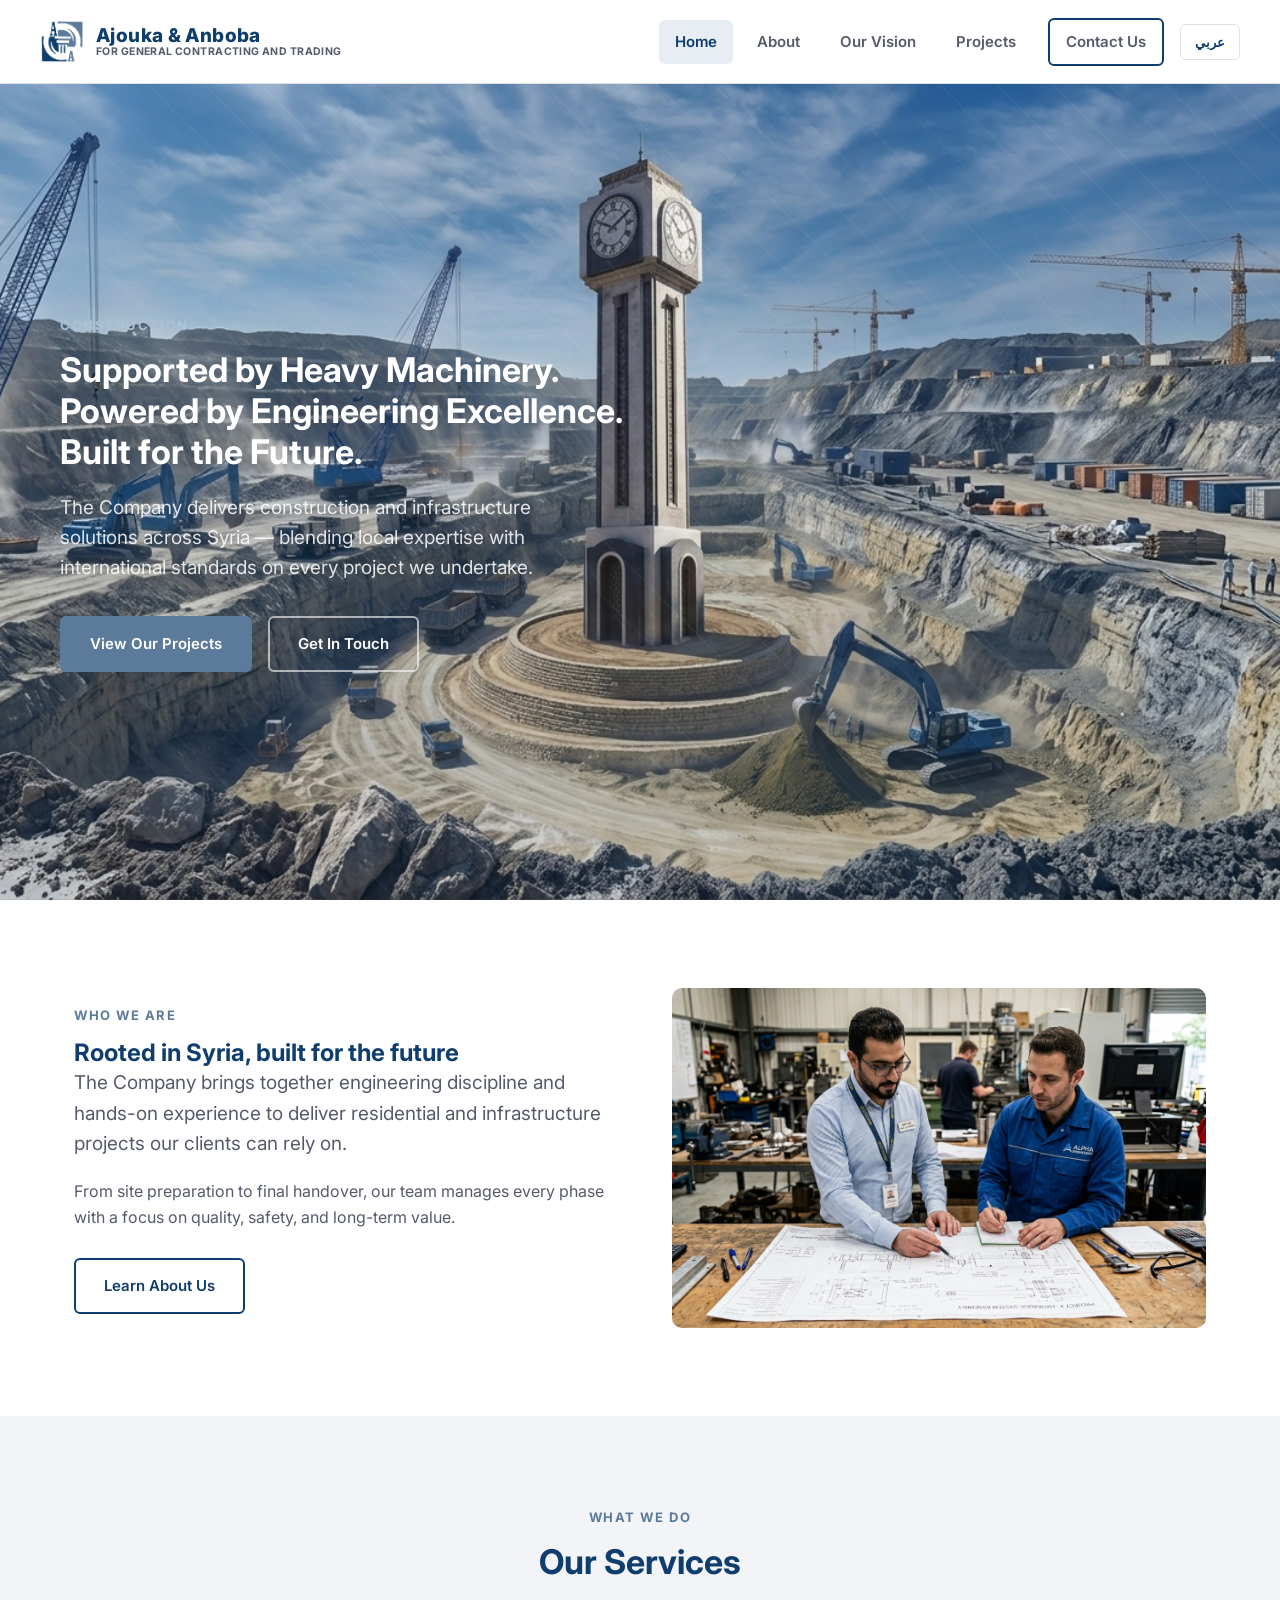
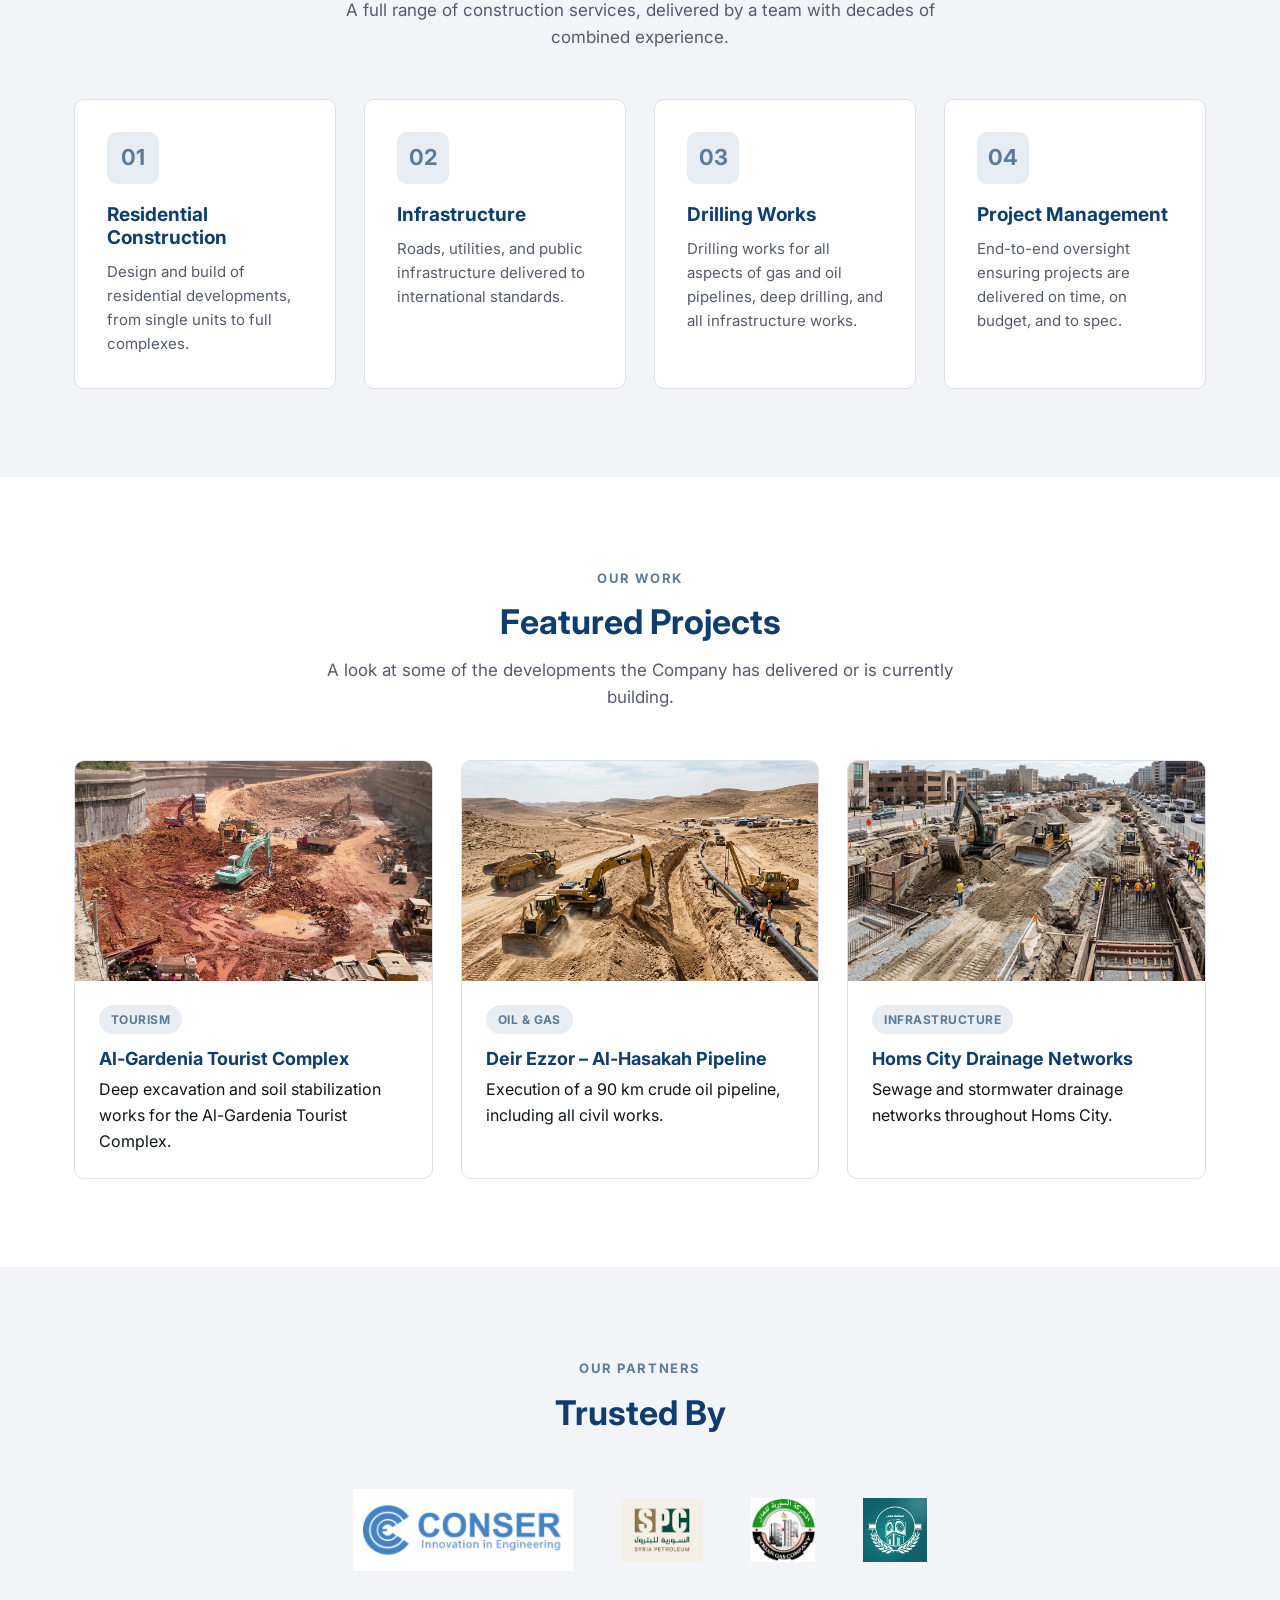
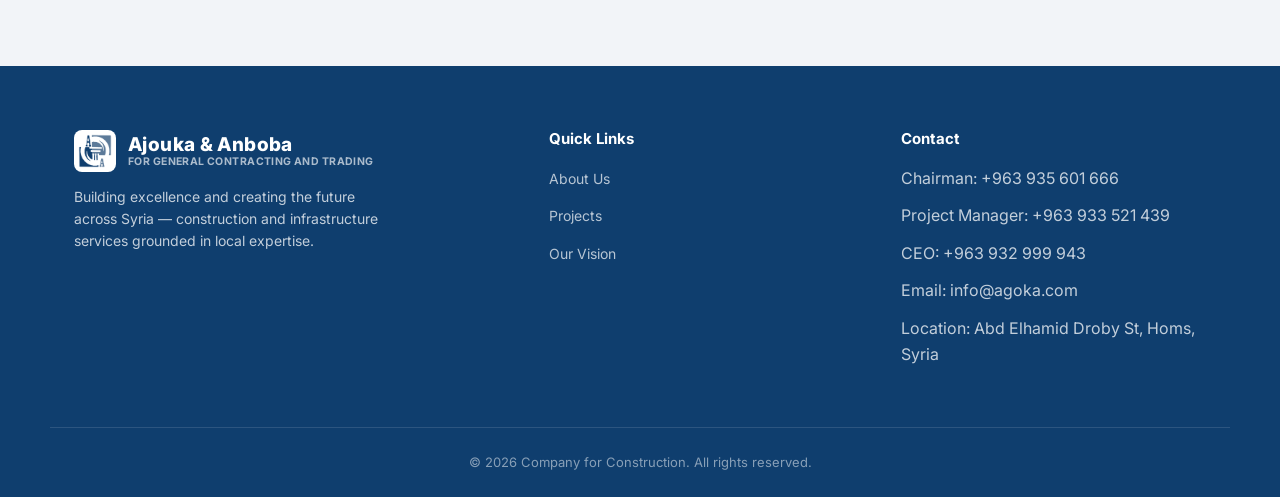
==== index.html @ 828617a6 "update pages" ====
<!DOCTYPE html>
<html lang="en">
<head>
<meta charset="UTF-8">
<meta name="viewport" content="width=device-width, initial-scale=1.0">
<title>Company for Construction</title>
<meta name="description" content="Company for Construction — building excellence and creating the future across Syria through construction and infrastructure services.">
<link rel="preconnect" href="https://fonts.googleapis.com">
<link rel="preconnect" href="https://fonts.gstatic.com" crossorigin>
<link href="https://fonts.googleapis.com/css2?family=Inter:wght@400;600;700;800&family=Cairo:wght@400;600;700;800&display=swap" rel="stylesheet">
<link rel="icon" type="image/png" href="assets/logo.png">
<link rel="stylesheet" href="css/style.css">
<script>(function(){var l=localStorage.getItem("agoka-lang")||"en";document.documentElement.lang=l;document.documentElement.dir=l==="ar"?"rtl":"ltr";})();</script>
</head>
<body data-page="home">

<header class="site-header">
  <a href="index.html" class="logo">
    <img src="assets/logo.png" alt="Company logo" class="logo-mark">
    <span class="logo-text"><strong data-i18n="brand_name">Ajouka &amp; Anboba</strong><small data-i18n="logo_tagline">For Construction</small></span>
  </a>
  <nav class="main-nav">
    <a href="index.html" data-nav-link="home" data-i18n="nav_home">Home</a>
    <a href="about.html" data-nav-link="about" data-i18n="nav_about">About</a>
    <a href="vision.html" data-nav-link="vision" data-i18n="nav_vision">Our Vision</a>
    <a href="projects.html" data-nav-link="projects" data-i18n="nav_projects">Projects</a>
    <a href="contact.html" class="btn btn-outline-navy" data-nav-link="contact" data-i18n="nav_contact">Contact Us</a>
    <button type="button" class="lang-toggle" onclick="toggleLanguage()">عربي</button>
  </nav>
  <div class="hamburger" onclick="openMenu()">&#9776;</div>
</header>

<div class="menu-overlay" id="menuOverlay" onclick="closeMenu()"></div>
<div id="menu" class="menu">
  <a href="index.html" data-nav-link="home" data-i18n="nav_home">Home</a>
  <a href="about.html" data-nav-link="about" data-i18n="nav_about">About</a>
  <a href="vision.html" data-nav-link="vision" data-i18n="nav_vision">Our Vision</a>
  <a href="projects.html" data-nav-link="projects" data-i18n="nav_projects">Projects</a>
  <a href="contact.html" data-nav-link="contact" data-i18n="nav_contact">Contact Us</a>
  <button type="button" class="lang-toggle" onclick="toggleLanguage()">عربي</button>
</div>

<section class="hero hero-home">
  <div class="hero-content">
    <span class="eyebrow" data-i18n="home_hero_eyebrow">Construction</span>
    <h1 data-i18n="home_hero_h1">Supported by Heavy Machinery.<br>Powered by Engineering Excellence.<br>Built for the Future.</h1>
    <p data-i18n="home_hero_p">The Company delivers construction and infrastructure solutions across Syria — blending local expertise with international standards on every project we undertake.</p>
    <div class="hero-actions">
      <a href="projects.html" class="btn btn-primary" data-i18n="home_hero_btn_projects">View Our Projects</a>
      <a href="contact.html" class="btn btn-outline" data-i18n="home_hero_btn_contact">Get In Touch</a>
    </div>
  </div>
</section>

<section class="section">
  <div class="container split">
    <div>
      <span class="eyebrow" data-i18n="home_about_eyebrow">Who We Are</span>
      <h2 data-i18n="home_about_h2">Rooted in Syria, built for the future</h2>
      <p class="lead" style="margin-bottom: 20px;" data-i18n="home_about_p1">The Company brings together engineering discipline and hands-on experience to deliver residential and infrastructure projects our clients can rely on.</p>
      <p style="color: var(--ink-soft); margin-bottom: 28px;" data-i18n="home_about_p2">From site preparation to final handover, our team manages every phase with a focus on quality, safety, and long-term value.</p>
      <a href="about.html" class="btn btn-outline-navy" data-i18n="home_about_btn">Learn About Us</a>
    </div>
    <div class="photo-frame">
      <img src="assets/258.png" alt="Company team">
    </div>
  </div>
</section>

<section class="section section-alt">
  <div class="container">
    <div class="section-header center">
      <span class="eyebrow" data-i18n="home_services_eyebrow">What We Do</span>
      <h2 data-i18n="home_services_h2">Our Services</h2>
      <p data-i18n="home_services_p">A full range of construction services, delivered by a team with decades of combined experience.</p>
    </div>
    <div class="grid grid-4">
      <div class="card">
        <div class="icon-badge">01</div>
        <h3 data-i18n="service1_title">Residential Construction</h3>
        <p data-i18n="service1_p">Design and build of residential developments, from single units to full complexes.</p>
      </div>
      <div class="card">
        <div class="icon-badge">02</div>
        <h3 data-i18n="service2_title">Infrastructure</h3>
        <p data-i18n="service2_p">Roads, utilities, and public infrastructure delivered to international standards.</p>
      </div>
      <div class="card">
        <div class="icon-badge">03</div>
        <h3 data-i18n="service3_title">Drilling Works</h3>
        <p data-i18n="service3_p">Drilling works for all aspects of gas and oil pipelines, deep drilling, and all infrastructure works.</p>
      </div>
      <div class="card">
        <div class="icon-badge">04</div>
        <h3 data-i18n="service4_title">Project Management</h3>
        <p data-i18n="service4_p">End-to-end oversight ensuring projects are delivered on time, on budget, and to spec.</p>
      </div>
    </div>
  </div>
</section>

<section class="section">
  <div class="container">
    <div class="section-header center">
      <span class="eyebrow" data-i18n="home_work_eyebrow">Our Work</span>
      <h2 data-i18n="home_work_h2">Featured Projects</h2>
      <p data-i18n="home_work_p">A look at some of the developments the Company has delivered or is currently building.</p>
    </div>
    <div class="grid grid-3">
      <div class="project-card">
        <img src="assets/8888.jpeg" alt="Al-Gardenia Tourist Complex" class="card-photo">
        <div class="project-body">
          <span class="tag" data-i18n="home_project1_tag">Tourism</span>
          <h3 data-i18n="home_project1_title">Al-Gardenia Tourist Complex</h3>
          <p data-i18n="home_project1_p">Deep excavation and soil stabilization works for the Al-Gardenia Tourist Complex.</p>
        </div>
      </div>
      <div class="project-card">
        <img src="assets/3333.png" alt="Deir Ezzor – Al-Hasakah Pipeline" class="card-photo">
        <div class="project-body">
          <span class="tag" data-i18n="home_project2_tag">Oil &amp; Gas</span>
          <h3 data-i18n="home_project2_title">Deir Ezzor &ndash; Al-Hasakah Pipeline</h3>
          <p data-i18n="home_project2_p">Execution of a 90 km crude oil pipeline, including all civil works.</p>
        </div>
      </div>
      <div class="project-card">
        <img src="assets/9999.jpg" alt="Homs City Drainage Networks" class="card-photo">
        <div class="project-body">
          <span class="tag" data-i18n="home_project3_tag">Infrastructure</span>
          <h3 data-i18n="home_project3_title">Homs City Drainage Networks</h3>
          <p data-i18n="home_project3_p">Sewage and stormwater drainage networks throughout Homs City.</p>
        </div>
      </div>
    </div>
  </div>
</section>

<section class="section section-alt">
  <div class="container">
    <div class="section-header center">
      <span class="eyebrow" data-i18n="trusted_eyebrow">Our Partners</span>
      <h2 data-i18n="trusted_h2">Trusted By</h2>
    </div>
    <div class="logo-strip">
      <img src="assets/1122.png" alt="CONSER" class="logo-strip-lg">
      <img src="assets/1123.png" alt="Syria Petroleum Company">
      <img src="assets/1124.jpg" alt="Syrian Gas Company">
      <img src="assets/1125.jpg" alt="Homs Governorate">
    </div>
  </div>
</section>

<footer class="site-footer">
  <div class="container footer-grid">
    <div>
      <div class="logo">
        <img src="assets/logo.png" alt="Company logo" class="logo-mark">
        <span class="logo-text"><strong data-i18n="brand_name">Ajouka &amp; Anboba</strong><small data-i18n="logo_tagline">For Construction</small></span>
      </div>
      <p data-i18n="footer_tagline">Building excellence and creating the future across Syria — construction and infrastructure services grounded in local expertise.</p>
    </div>
    <div>
      <h4 data-i18n="footer_quicklinks">Quick Links</h4>
      <ul>
        <li><a href="about.html" data-i18n="footer_about">About Us</a></li>
        <li><a href="projects.html" data-i18n="footer_projects">Projects</a></li>
        <li><a href="vision.html" data-i18n="footer_vision">Our Vision</a></li>
      </ul>
    </div>
    <div>
      <h4 data-i18n="footer_contact_title">Contact</h4>
      <ul>
        <li data-i18n="footer_chairman">Chairman: +963 935 601 666</li>
        <li data-i18n="footer_pm">Project Manager: +963 933 521 439</li>
        <li data-i18n="footer_ceo">CEO: +963 932 999 943</li>
        <li data-i18n="footer_email">Email: info@agoka.com</li>
        <li data-i18n="footer_location">Location: Abd Elhamid Droby St, Homs, Syria</li>
      </ul>
    </div>
  </div>
  <div class="footer-bottom" data-i18n="footer_copyright">&copy; 2026 Company for Construction. All rights reserved.</div>
</footer>

<script src="js/i18n.js"></script>
<script src="js/script.js"></script>
</body>
</html>
---- css/style.css ----
/* ==========================================================================
   Company for Construction — stylesheet
   Palette reference: consersyria.com (navy #101840 / white / dark ink)
   ========================================================================== */

:root {
  /* Palette pulled from the Company logo (navy + slate blue) */
  --navy: #0f3e6e;
  --navy-light: #1a5490;
  --navy-soft: #5c7a99;
  --ink: #0d141a;
  --ink-soft: #565b6b;
  --paper: #ffffff;
  --mist: #f2f4f8;
  --border: #dfe1ea;
  --accent: #5c7a99;
  --accent-dark: #3f5e7d;
  --accent-soft: #e7edf3;

  --container: 1180px;
  --radius: 10px;
  --shadow: 0 10px 30px rgba(15, 62, 110, 0.1);
}

* {
  margin: 0;
  padding: 0;
  box-sizing: border-box;
}

html {
  scroll-behavior: smooth;
}

body {
  font-family: "Inter", "Segoe UI", Arial, Helvetica, sans-serif;
  color: var(--ink);
  background: var(--paper);
  line-height: 1.6;
  -webkit-font-smoothing: antialiased;
}

img {
  max-width: 100%;
  display: block;
}

a {
  color: inherit;
  text-decoration: none;
}

ul {
  list-style: none;
}

h1, h2, h3, h4 {
  line-height: 1.2;
  font-weight: 700;
  color: var(--navy);
}

.container {
  max-width: var(--container);
  margin: 0 auto;
  padding: 0 clamp(16px, 4vw, 24px);
}

.eyebrow {
  display: inline-block;
  font-size: 13px;
  font-weight: 700;
  letter-spacing: 0.12em;
  text-transform: uppercase;
  color: var(--accent);
  margin-bottom: 14px;
}

.section {
  padding: 88px 0;
}

.section-alt {
  background: var(--mist);
}

.section-header {
  max-width: 640px;
  margin-bottom: 48px;
}

.section-header.center {
  margin-left: auto;
  margin-right: auto;
  text-align: center;
}

.section-header h2 {
  font-size: clamp(22px, 2.2vw + 14px, 34px);
  margin-bottom: 14px;
}

.section-header p {
  color: var(--ink-soft);
  font-size: 17px;
}

.lead {
  font-size: 19px;
  color: var(--ink-soft);
}

/* Buttons
   ========================================================================== */

.btn {
  display: inline-flex;
  align-items: center;
  gap: 8px;
  padding: 14px 28px;
  border-radius: 6px;
  font-weight: 600;
  font-size: 15px;
  border: 2px solid transparent;
  cursor: pointer;
  transition: 0.25s;
}

.btn-primary {
  background: var(--accent);
  color: var(--paper);
}

.btn-primary:hover {
  background: var(--accent-dark);
}

.btn-light {
  background: var(--paper);
  color: var(--navy);
}

.btn-light:hover {
  background: var(--mist);
}

.btn-outline {
  border-color: rgba(255, 255, 255, 0.6);
  color: var(--paper);
}

.btn-outline:hover {
  background: rgba(255, 255, 255, 0.12);
}

.btn-outline-navy {
  border-color: var(--navy);
  color: var(--navy);
}

.btn-outline-navy:hover {
  background: var(--navy);
  color: var(--paper);
}

/* Header / Navigation
   ========================================================================== */

header.site-header {
  position: sticky;
  top: 0;
  z-index: 100;
  height: 84px;
  display: flex;
  justify-content: space-between;
  align-items: center;
  padding: 0 40px;
  background: var(--paper);
  border-bottom: 1px solid var(--border);
}

.logo {
  display: flex;
  align-items: center;
  gap: 12px;
  color: var(--navy);
}

.logo-mark {
  height: 44px;
  width: 44px;
  object-fit: contain;
  flex-shrink: 0;
}

.logo-text {
  display: flex;
  flex-direction: column;
  line-height: 1.15;
}

.logo-text strong {
  font-size: 19px;
  font-weight: 800;
  letter-spacing: 0.02em;
}

.logo-text small {
  font-size: 10.5px;
  font-weight: 700;
  letter-spacing: 0.04em;
  text-transform: uppercase;
  color: var(--ink-soft);
}

.footer-grid .logo-mark {
  background: var(--paper);
  border-radius: 8px;
  padding: 4px;
  height: 42px;
  width: 42px;
}

.footer-grid .logo-text strong {
  color: var(--paper);
}

.footer-grid .logo-text small {
  color: rgba(255, 255, 255, 0.65);
}

nav.main-nav {
  display: flex;
  align-items: center;
  gap: 8px;
}

nav.main-nav a {
  padding: 10px 16px;
  font-size: 15px;
  font-weight: 600;
  color: var(--ink-soft);
  border-radius: 6px;
  transition: 0.2s;
}

nav.main-nav a:hover {
  color: var(--navy);
  background: var(--mist);
}

nav.main-nav a.active {
  color: var(--navy);
  background: var(--accent-soft);
}

nav.main-nav .btn {
  margin-inline-start: 8px;
}

.lang-toggle {
  font-family: inherit;
  font-size: 13px;
  font-weight: 700;
  color: var(--navy);
  background: transparent;
  border: 1px solid var(--border);
  border-radius: 6px;
  padding: 9px 14px;
  cursor: pointer;
  margin-inline-start: 8px;
  transition: 0.2s;
}

.lang-toggle:hover {
  background: var(--mist);
}

.menu .lang-toggle {
  display: block;
  width: calc(100% - 64px);
  margin: 20px 32px 0;
  color: var(--paper);
  border-color: rgba(255, 255, 255, 0.3);
}

.menu .lang-toggle:hover {
  background: rgba(255, 255, 255, 0.08);
}

.hamburger {
  display: none;
  font-size: 30px;
  cursor: pointer;
  color: var(--navy);
  line-height: 1;
}

/* Mobile Menu
   ========================================================================== */

.menu {
  position: fixed;
  top: 0;
  right: -100%;
  width: min(300px, 85vw);
  height: 100%;
  background: var(--navy);
  padding-top: 110px;
  transition: 0.35s ease;
  z-index: 200;
  box-shadow: -10px 0 30px rgba(0, 0, 0, 0.25);
}

.menu.active {
  right: 0;
}

.menu a {
  display: block;
  color: rgba(255, 255, 255, 0.85);
  text-decoration: none;
  font-size: 18px;
  font-weight: 600;
  padding: 18px 32px;
  border-bottom: 1px solid rgba(255, 255, 255, 0.1);
}

.menu a:hover,
.menu a.active {
  background: rgba(255, 255, 255, 0.08);
  color: var(--paper);
}

.menu-overlay {
  display: none;
  position: fixed;
  inset: 0;
  background: rgba(13, 20, 26, 0.5);
  z-index: 150;
}

.menu-overlay.active {
  display: block;
}

/* Hero
   ========================================================================== */

.hero {
  position: relative;
  min-height: calc(100vh - 84px);
  display: flex;
  flex-direction: column;
  justify-content: center;
  align-items: flex-start;
  text-align: left;
  padding: 100px 60px;
  color: var(--paper);
  background:
    linear-gradient(135deg, rgba(15, 62, 110, 0.94), rgba(92, 122, 153, 0.8)),
    var(--navy);
  overflow: hidden;
}

.hero.hero-home {
  background: url("../assets/4455.png") center/cover no-repeat;
}

.hero::after {
  content: "";
  position: absolute;
  inset: 0;
  background-image:
    repeating-linear-gradient(45deg, rgba(255, 255, 255, 0.035) 0 2px, transparent 2px 40px);
  pointer-events: none;
}

.hero-content {
  position: relative;
  max-width: 640px;
  z-index: 1;
}

.hero .eyebrow {
  color: #a9c2d6;
}

.hero h1 {
  font-size: clamp(24px, 4vw + 10px, 34px);
  color: var(--paper);
  margin-bottom: 20px;
}

.hero p {
  font-size: 19px;
  color: rgba(255, 255, 255, 0.85);
  margin-bottom: 32px;
  max-width: 520px;
}

.hero-actions {
  display: flex;
  gap: 16px;
  flex-wrap: wrap;
}

/* Page hero (smaller banner used on inner pages) */

.page-hero {
  min-height: 320px;
  padding: 70px 60px;
}

.page-hero h1 {
  font-size: clamp(26px, 3.5vw + 12px, 42px);
}

.page-hero p {
  font-size: 17px;
  margin-bottom: 0;
}

/* Placeholder image blocks
   ========================================================================== */

.img-placeholder {
  position: relative;
  width: 100%;
  min-height: 220px;
  border-radius: var(--radius);
  background:
    linear-gradient(135deg, var(--mist), #e7e9f2);
  border: 1px dashed var(--border);
  display: flex;
  align-items: center;
  justify-content: center;
  text-align: center;
  overflow: hidden;
}

.img-placeholder span {
  color: var(--ink-soft);
  font-size: 13px;
  font-weight: 600;
  letter-spacing: 0.04em;
  text-transform: uppercase;
  padding: 0 16px;
}

.img-placeholder.tall {
  min-height: 340px;
}

.img-placeholder.square {
  aspect-ratio: 1 / 1;
  min-height: 0;
}

/* Real photo frame (fills the grid cell, no placeholder padding/border) */

.photo-frame {
  align-self: stretch;
  border-radius: var(--radius);
  overflow: hidden;
  min-height: 340px;
}

.photo-frame img {
  display: block;
  width: 100%;
  height: 100%;
  object-fit: cover;
}

/* Fleet photo slideshow */

.photo-frame.slideshow {
  position: relative;
}

.photo-frame.slideshow img {
  position: absolute;
  inset: 0;
  opacity: 0;
  transition: opacity 1s ease;
}

.photo-frame.slideshow img.active {
  opacity: 1;
}

.slide-dots {
  position: absolute;
  left: 0;
  right: 0;
  bottom: 16px;
  z-index: 1;
  display: flex;
  justify-content: center;
  gap: 8px;
}

.slide-dots span {
  width: 8px;
  height: 8px;
  border-radius: 50%;
  background: rgba(255, 255, 255, 0.5);
  cursor: pointer;
  transition: 0.2s;
}

.slide-dots span.active {
  background: var(--paper);
  transform: scale(1.25);
}

/* Equipment list */

.equipment-list {
  border: 1px solid var(--border);
  border-radius: var(--radius);
  padding: 24px 28px;
  background: var(--mist);
}

.equipment-list h4 {
  font-size: 13px;
  font-weight: 800;
  letter-spacing: 0.08em;
  text-transform: uppercase;
  color: var(--navy);
  margin-bottom: 14px;
}

.equipment-list li {
  display: flex;
  align-items: baseline;
  justify-content: space-between;
  gap: 12px;
  padding: 10px 0;
  border-bottom: 1px solid var(--border);
  font-size: 14.5px;
}

.equipment-list li:last-child {
  border-bottom: none;
}

.equipment-list li span:first-child {
  color: var(--ink);
  font-weight: 600;
}

.equipment-list .eq-qty {
  color: var(--accent);
  font-weight: 700;
  white-space: nowrap;
}

/* Cards / Grids
   ========================================================================== */

.grid {
  display: grid;
  gap: 28px;
}

.grid-2 { grid-template-columns: repeat(2, 1fr); }
.grid-3 { grid-template-columns: repeat(3, 1fr); }
.grid-4 { grid-template-columns: repeat(4, 1fr); }

.card {
  background: var(--paper);
  border: 1px solid var(--border);
  border-radius: var(--radius);
  padding: 32px;
  transition: 0.25s;
}

.card:hover {
  box-shadow: var(--shadow);
  transform: translateY(-3px);
}

.card .icon-badge {
  width: 52px;
  height: 52px;
  border-radius: 10px;
  background: var(--accent-soft);
  color: var(--accent);
  display: flex;
  align-items: center;
  justify-content: center;
  font-size: 22px;
  font-weight: 700;
  margin-bottom: 20px;
}

.card h3 {
  font-size: 19px;
  margin-bottom: 10px;
}

.card p {
  color: var(--ink-soft);
  font-size: 15px;
}

/* Project cards */

.project-card {
  border: 1px solid var(--border);
  border-radius: var(--radius);
  overflow: hidden;
  background: var(--paper);
  transition: 0.25s;
}

.project-card:hover {
  box-shadow: var(--shadow);
  transform: translateY(-3px);
}

.project-card .project-body {
  padding: 24px;
}

.card-photo {
  display: block;
  width: 100%;
  height: 220px;
  object-fit: cover;
}

.tag {
  display: inline-block;
  font-size: 12px;
  font-weight: 700;
  letter-spacing: 0.04em;
  text-transform: uppercase;
  background: var(--accent-soft);
  color: var(--accent);
  padding: 5px 12px;
  border-radius: 100px;
  margin-bottom: 14px;
}

.project-card h3 {
  font-size: 18px;
  margin-bottom: 8px;
}

.project-meta {
  display: flex;
  gap: 16px;
  color: var(--ink-soft);
  font-size: 13px;
  margin-top: 14px;
  border-top: 1px solid var(--border);
  padding-top: 14px;
}

/* Two-column content block */

.split {
  display: grid;
  grid-template-columns: 1fr 1fr;
  gap: 64px;
  align-items: center;
}

.split.reverse {
  direction: rtl;
}

.split.reverse > * {
  direction: ltr;
}

/* Stats */

.stats {
  display: grid;
  grid-template-columns: repeat(4, 1fr);
  gap: 32px;
  text-align: center;
}

.stats .stat-number {
  font-size: clamp(28px, 2.5vw + 16px, 42px);
  font-weight: 800;
  color: var(--navy);
}

.stats .stat-label {
  color: var(--ink-soft);
  font-size: 14px;
  margin-top: 6px;
}

/* Vision pillars */

.pillar {
  display: flex;
  gap: 20px;
  padding: 28px 0;
  border-bottom: 1px solid var(--border);
}

.pillar:last-child {
  border-bottom: none;
}

.pillar .pillar-index {
  font-size: 15px;
  font-weight: 800;
  color: var(--accent);
  min-width: 40px;
}

.pillar h3 {
  font-size: 19px;
  margin-bottom: 8px;
}

.pillar p {
  color: var(--ink-soft);
}

/* Project list (text-forward project entries, grouped by category) */

.project-list {
  display: grid;
  grid-template-columns: repeat(2, 1fr);
  gap: 20px;
}

.project-list-item {
  display: flex;
  gap: 18px;
  padding: 26px;
  border: 1px solid var(--border);
  border-radius: var(--radius);
  background: var(--paper);
  transition: 0.25s;
}

.project-list-item:hover {
  box-shadow: var(--shadow);
  transform: translateY(-2px);
}

.project-list-item .icon-badge {
  flex-shrink: 0;
  margin-bottom: 0;
}

.project-list-item h3 {
  font-size: 17px;
  margin-bottom: 6px;
}

.project-list-item p {
  color: var(--ink-soft);
  font-size: 14.5px;
}

.project-list-item .tag {
  margin-bottom: 0;
  margin-top: 12px;
}

/* Project list item with a lead photo on top */

.project-list-item.has-photo {
  display: block;
  padding: 0;
  overflow: hidden;
}

.project-list-item.has-photo .item-photo {
  display: block;
  width: 100%;
  height: 200px;
  object-fit: cover;
}

.project-list-item.has-photo .item-body {
  display: flex;
  gap: 18px;
  padding: 26px;
}

/* CTA banner */

.cta-banner {
  background: var(--navy);
  color: var(--paper);
  border-radius: var(--radius);
  padding: 56px;
  display: flex;
  justify-content: space-between;
  align-items: center;
  gap: 32px;
  flex-wrap: wrap;
}

.cta-banner h2 {
  color: var(--paper);
  font-size: clamp(20px, 1.6vw + 14px, 28px);
  margin-bottom: 8px;
}

.cta-banner p {
  color: rgba(255, 255, 255, 0.75);
}

/* Contact page
   ========================================================================== */

.contact-layout {
  display: grid;
  grid-template-columns: 0.9fr 1.3fr;
  gap: 48px;
}

.contact-info-item {
  display: flex;
  gap: 16px;
  padding: 20px 0;
  border-bottom: 1px solid var(--border);
}

.contact-info-item:last-child {
  border-bottom: none;
}

.contact-info-item .icon-badge {
  width: 44px;
  height: 44px;
  flex-shrink: 0;
  border-radius: 8px;
  background: var(--accent-soft);
  color: var(--accent);
  display: flex;
  align-items: center;
  justify-content: center;
  font-weight: 700;
}

.contact-info-item h4 {
  font-size: 15px;
  color: var(--navy);
  margin-bottom: 4px;
}

.contact-info-item p {
  color: var(--ink-soft);
  font-size: 15px;
}

form.contact-form {
  background: var(--mist);
  border: 1px solid var(--border);
  border-radius: var(--radius);
  padding: 36px;
  display: grid;
  gap: 20px;
}

.form-row {
  display: grid;
  grid-template-columns: 1fr 1fr;
  gap: 20px;
}

.form-field {
  display: flex;
  flex-direction: column;
  gap: 8px;
}

.form-field label {
  font-size: 14px;
  font-weight: 600;
  color: var(--navy);
}

.form-field input,
.form-field textarea {
  border: 1px solid var(--border);
  border-radius: 6px;
  padding: 12px 14px;
  font-family: inherit;
  font-size: 15px;
  background: var(--paper);
  color: var(--ink);
}

.form-field input:focus,
.form-field textarea:focus {
  outline: 2px solid var(--accent);
  outline-offset: 1px;
}

form.contact-form .form-note {
  font-size: 13px;
  color: var(--ink-soft);
}

/* Topic image groups: 3-column grid on desktop, swipeable row on mobile */

.image-group {
  display: grid;
  grid-template-columns: repeat(3, 1fr);
  gap: 16px;
  margin-top: 20px;
}

.image-group img {
  width: 100%;
  height: 240px;
  object-fit: cover;
  border-radius: 12px;
  box-shadow: var(--shadow);
  transition: transform 0.35s ease;
}

.image-group img:hover {
  transform: scale(1.05);
}

.image-group-wrap {
  position: relative;
}

.swipe-hint {
  display: none;
}

/* Tap-to-reveal stacked photo cards */

.stack-cards {
  position: relative;
  width: 100%;
  max-width: 380px;
  aspect-ratio: 4 / 3;
  margin: 0 auto;
}

.stack-card {
  position: absolute;
  inset: 0;
  width: 100%;
  height: 100%;
  object-fit: cover;
  border-radius: var(--radius);
  box-shadow: var(--shadow);
  cursor: pointer;
  transition: transform 0.5s ease, box-shadow 0.5s ease;
}

.stack-card[data-order="0"] { z-index: 3; transform: rotate(-4deg) translate(0, 0); }
.stack-card[data-order="1"] { z-index: 2; transform: rotate(3deg) translate(14px, 14px); }
.stack-card[data-order="2"] { z-index: 1; transform: rotate(-2deg) translate(28px, 28px); }

.stack-cards:hover .stack-card[data-order="0"] { transform: rotate(-8deg) translate(-100px, 4px); }
.stack-cards:hover .stack-card[data-order="1"] { transform: rotate(2deg) translate(0, -18px); }
.stack-cards:hover .stack-card[data-order="2"] { transform: rotate(9deg) translate(100px, 4px); }

/* Trusted-by logo strip */

.logo-strip {
  display: flex;
  align-items: center;
  justify-content: center;
  flex-wrap: wrap;
  gap: 48px;
}

.logo-strip img {
  height: 64px;
  width: auto;
  max-width: 160px;
  object-fit: contain;
  transition: 0.25s;
}

.logo-strip-lg {
  height: 96px !important;
  max-width: 220px !important;
}

.logo-strip img:hover {
  transform: scale(1.05);
}

/* Footer
   ========================================================================== */

footer.site-footer {
  background: var(--navy);
  color: rgba(255, 255, 255, 0.75);
  padding: 64px 0 0;
}

.footer-grid {
  display: grid;
  grid-template-columns: 1.4fr 1fr 1fr;
  gap: 48px;
  padding-bottom: 48px;
  border-bottom: 1px solid rgba(255, 255, 255, 0.12);
}

.footer-grid .logo {
  color: var(--paper);
  margin-bottom: 14px;
}

.footer-grid p {
  font-size: 14px;
  max-width: 320px;
}

.footer-grid h4 {
  color: var(--paper);
  font-size: 15px;
  margin-bottom: 18px;
}

.footer-grid ul li {
  margin-bottom: 12px;
}

.footer-grid ul li a {
  font-size: 14px;
  color: rgba(255, 255, 255, 0.7);
  transition: 0.2s;
}

.footer-grid ul li a:hover {
  color: var(--paper);
}

.footer-bottom {
  padding: 24px 0;
  text-align: center;
  font-size: 13px;
  color: rgba(255, 255, 255, 0.5);
}

/* Responsive
   ========================================================================== */

@media (max-width: 960px) {
  nav.main-nav { display: none; }
  .hamburger { display: block; }

  header.site-header { padding: 0 24px; }

  .grid-4 { grid-template-columns: repeat(2, 1fr); }
  .grid-3 { grid-template-columns: repeat(2, 1fr); }
  .stats { grid-template-columns: repeat(2, 1fr); }
  .split { grid-template-columns: 1fr; gap: 36px; }
  .split.reverse { direction: ltr; }
  .contact-layout { grid-template-columns: 1fr; }
  .footer-grid { grid-template-columns: 1fr 1fr; }
}

@media (max-width: 720px) {
  header.site-header { padding: 0 20px; }
  .logo-mark { height: 36px; width: 36px; }
  .logo-text small { display: none; }

  .hero, .page-hero { padding: 60px clamp(16px, 4vw, 24px); }

  .section { padding: 60px 0; }

  .grid-4, .grid-3, .grid-2 { grid-template-columns: 1fr; }
  .stats { grid-template-columns: repeat(2, 1fr); }
  .project-list { grid-template-columns: 1fr; }

  .cta-banner { flex-direction: column; align-items: flex-start; padding: 36px 28px; }

  .form-row { grid-template-columns: 1fr; }

  .footer-grid { grid-template-columns: 1fr; }

  .img-placeholder.tall,
  .photo-frame { min-height: 260px; }

  .card-photo { height: 180px; }
  .item-photo { height: 160px; }

  .equipment-list { padding: 20px; }
  .equipment-list li {
    flex-wrap: wrap;
    gap: 4px 12px;
  }

  .logo-strip { gap: 28px; }
  .logo-strip img { height: 48px; }
  .logo-strip-lg { height: 68px !important; }

  .project-list-item { padding: 20px; gap: 14px; }

  .image-group {
    display: flex;
    flex-direction: row;
    overflow-x: auto;
    gap: 12px;
    scroll-snap-type: x proximity;
    scrollbar-width: none;
    -ms-overflow-style: none;
  }

  .image-group::-webkit-scrollbar {
    display: none;
  }

  .image-group img {
    flex: 0 0 82%;
    height: 240px;
    scroll-snap-align: start;
  }
  .contact-info-item .icon-badge { width: 40px; height: 40px; }

  .swipe-hint {
    display: flex;
    position: absolute;
    top: 50%;
    right: 10px;
    transform: translateY(-50%);
    width: 32px;
    height: 32px;
    align-items: center;
    justify-content: center;
    border-radius: 50%;
    background: rgba(15, 62, 110, 0.75);
    color: #fff;
    pointer-events: none;
    z-index: 2;
    animation: swipe-hint-nudge 1.6s ease-in-out infinite;
  }
}

@keyframes swipe-hint-nudge {
  0%, 100% { transform: translateY(-50%) translateX(0); opacity: 0.8; }
  50% { transform: translateY(-50%) translateX(6px); opacity: 1; }
}

@media (max-width: 480px) {
  header.site-header { padding: 0 16px; height: 72px; }
  .logo-mark { height: 32px; width: 32px; }
  .logo-text strong { font-size: 16px; }

  .hero, .page-hero { padding: 44px 16px; }
  .hero p, .page-hero p { font-size: 15px; }

  .section { padding: 44px 0; }

  .card, form.contact-form { padding: 22px; }
  .cta-banner { padding: 28px 20px; }
  .stats { grid-template-columns: repeat(2, 1fr); gap: 20px; }

  .img-placeholder.tall,
  .photo-frame { min-height: 200px; }

  .card-photo { height: 160px; }
  .item-photo { height: 140px; }

  .equipment-list { padding: 16px; }
  .equipment-list li { font-size: 13.5px; }

  .logo-strip { gap: 20px; }
  .logo-strip img { height: 38px; }
  .logo-strip-lg { height: 54px !important; }

  .project-list-item { flex-direction: column; }
  .project-list-item .icon-badge { width: 40px; height: 40px; font-size: 16px; }
}

/* Arabic / RTL
   ========================================================================== */

[dir="rtl"] body {
  font-family: "Cairo", "Segoe UI", Tahoma, Arial, sans-serif;
}

[dir="rtl"] .hero,
[dir="rtl"] .page-hero {
  align-items: flex-end;
  text-align: right;
}

[dir="rtl"] .menu {
  right: auto;
  left: -100%;
  box-shadow: 10px 0 30px rgba(0, 0, 0, 0.25);
}

[dir="rtl"] .menu.active {
  left: 0;
  right: auto;
}
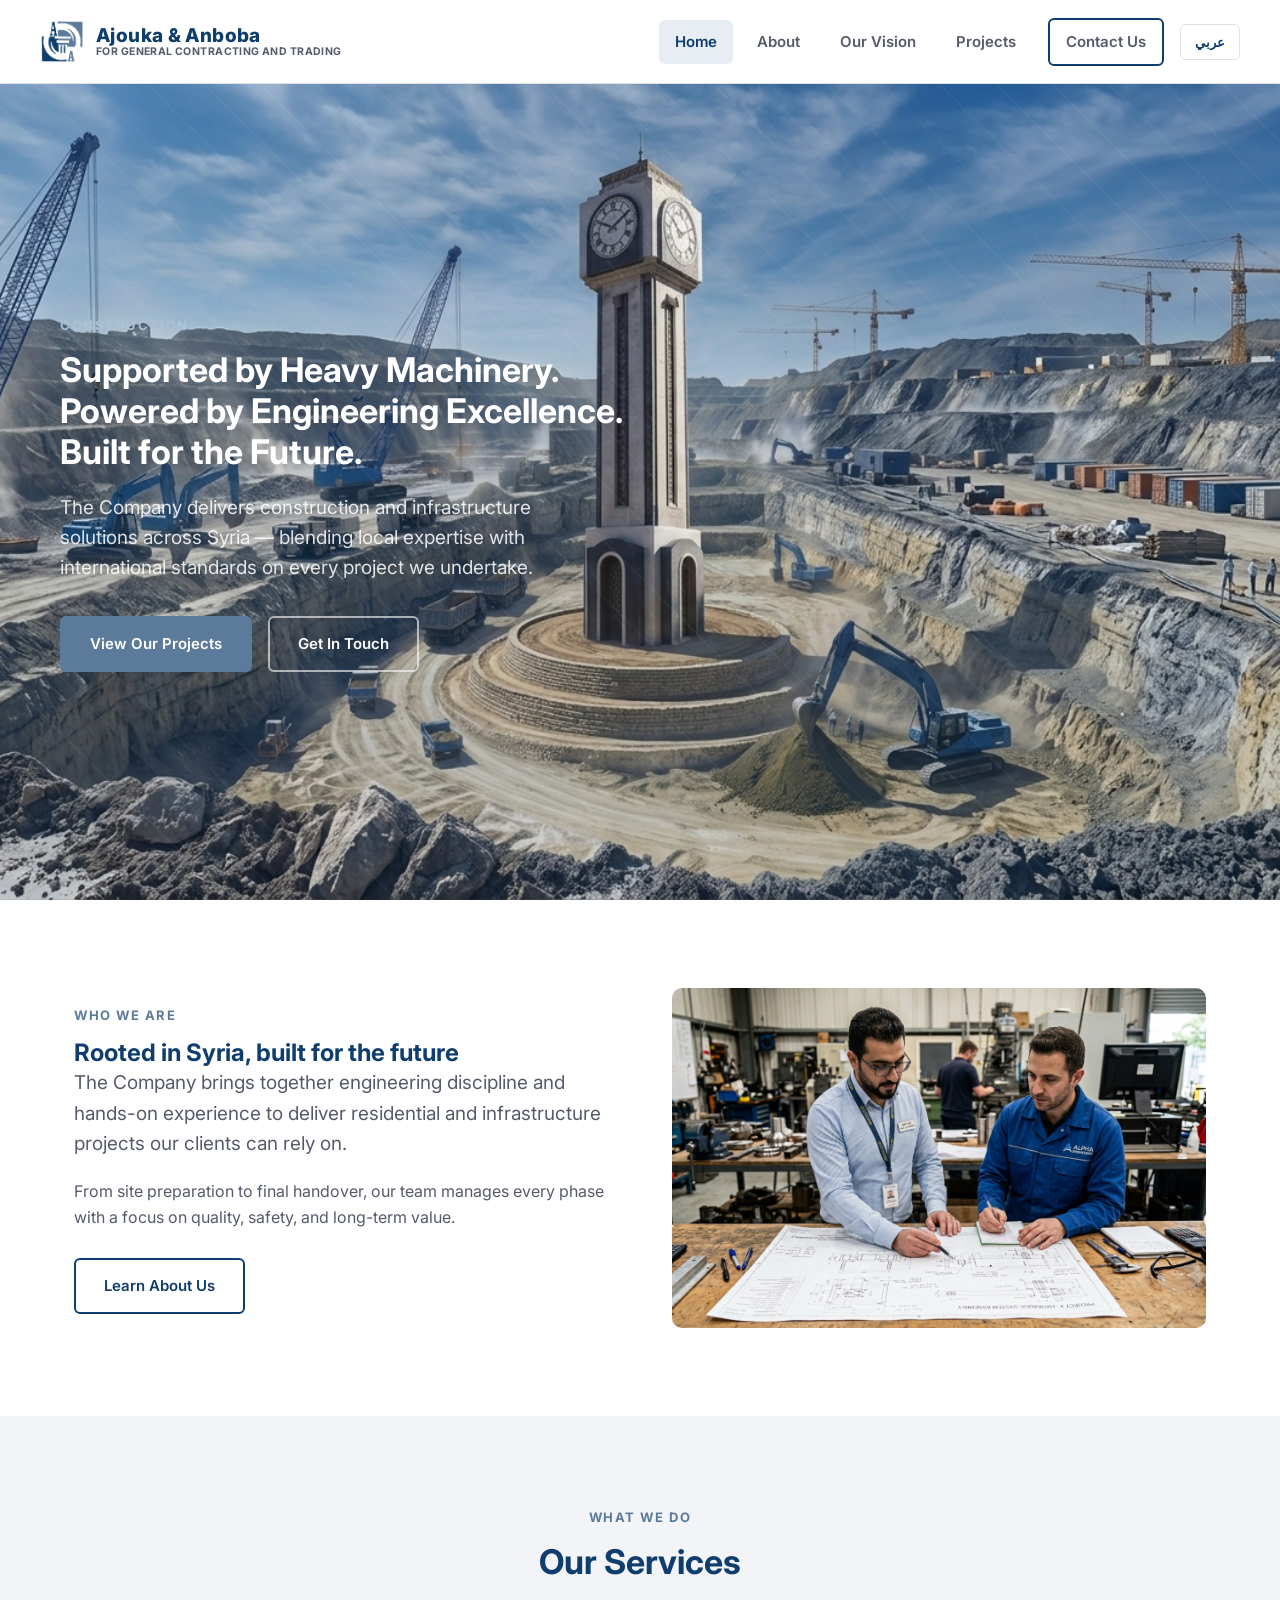
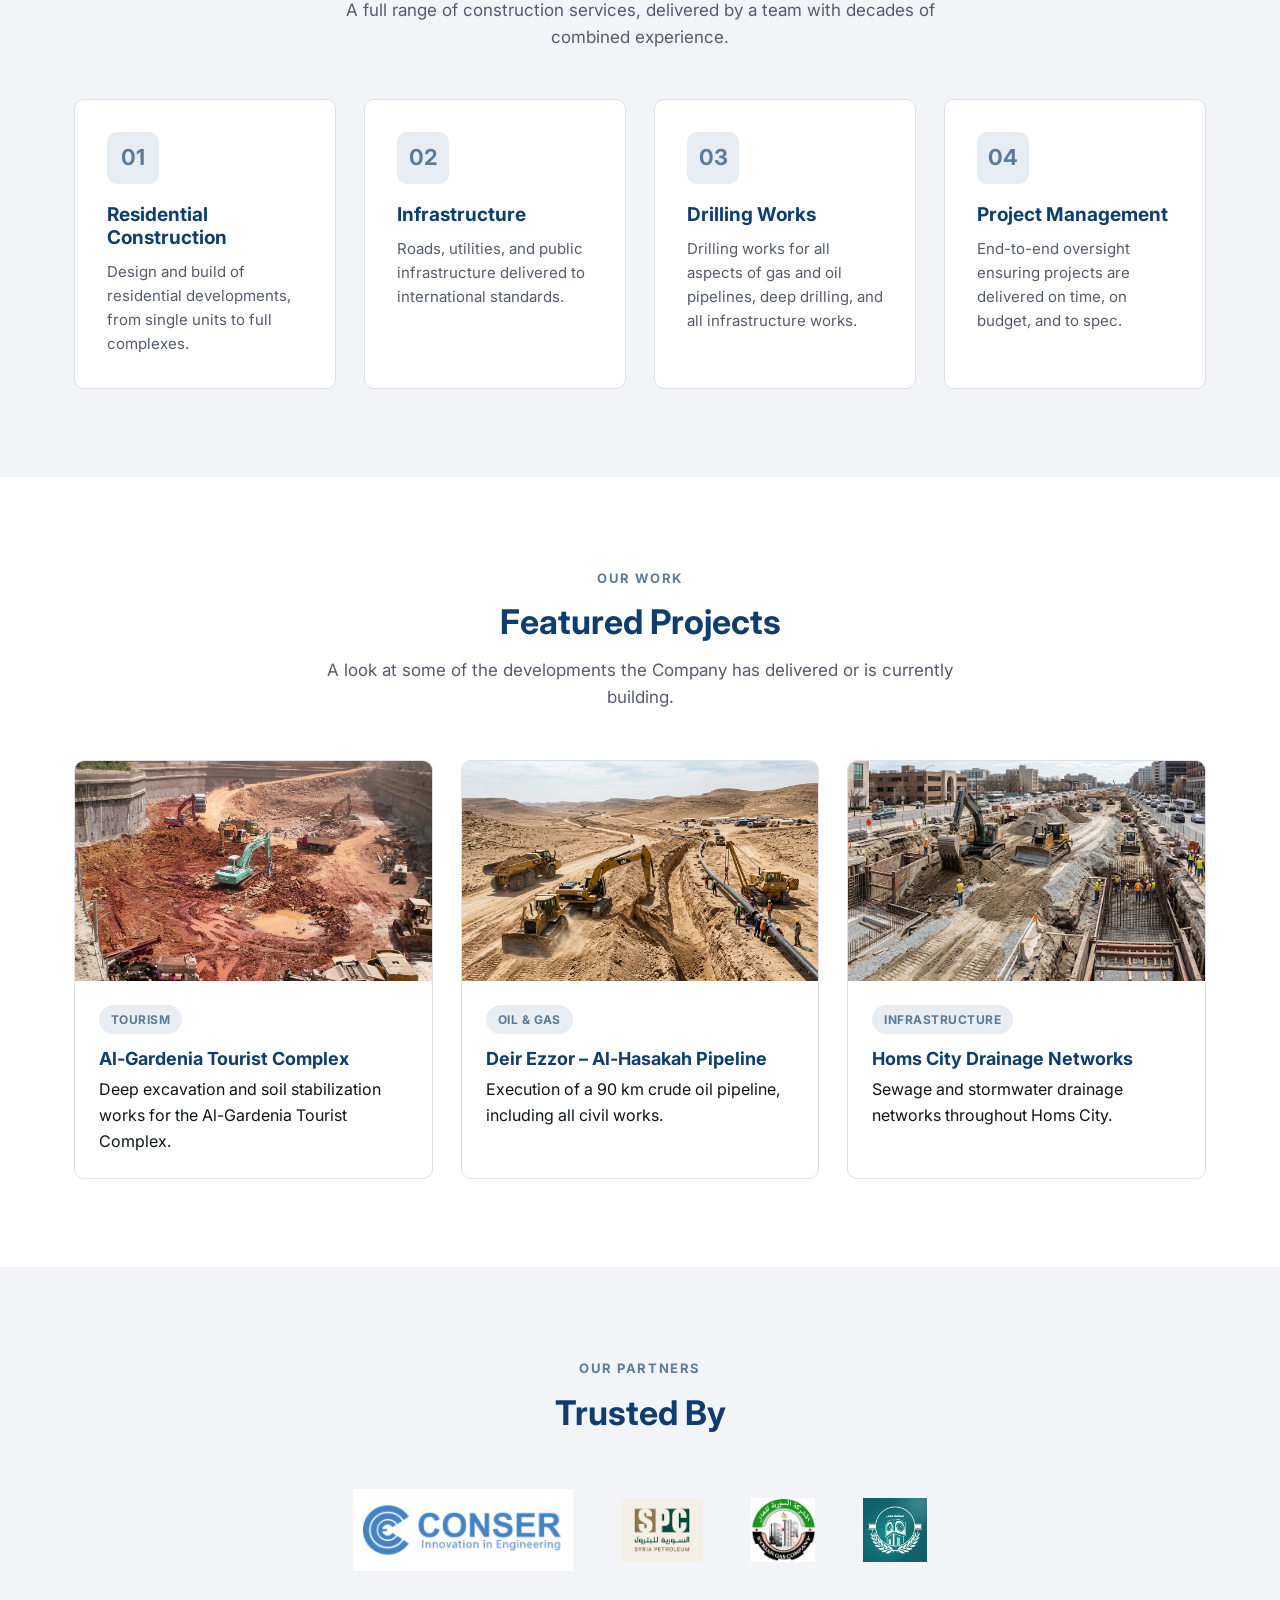
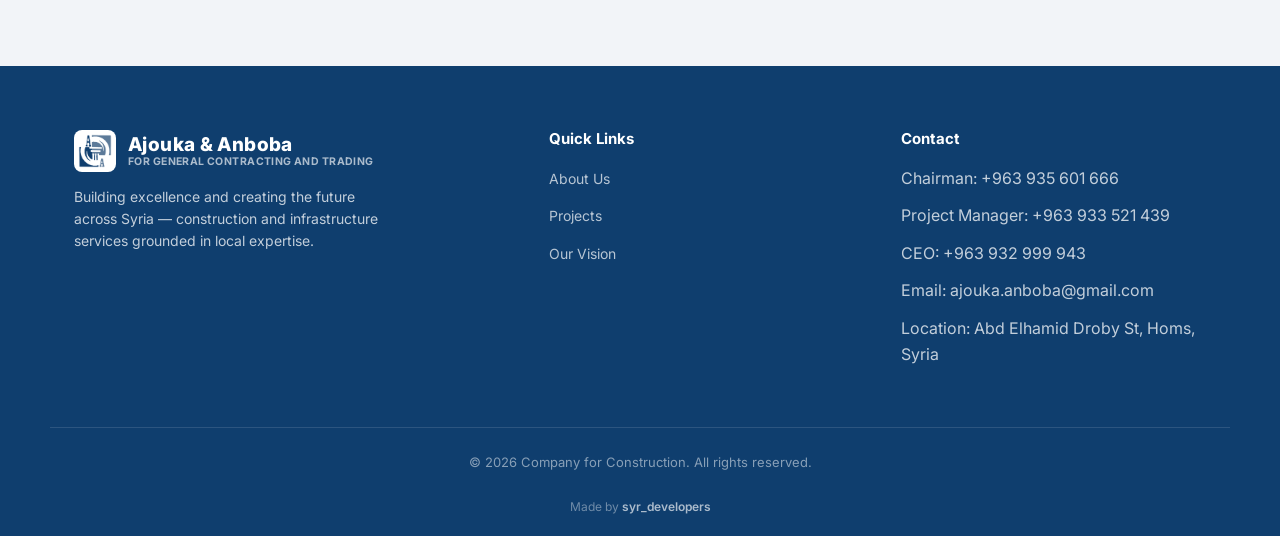
==== commit 71fbc62b: "update pages" ====
--- a/index.html
+++ b/index.html
@@ -173,12 +173,13 @@
         <li data-i18n="footer_chairman">Chairman: +963 935 601 666</li>
         <li data-i18n="footer_pm">Project Manager: +963 933 521 439</li>
         <li data-i18n="footer_ceo">CEO: +963 932 999 943</li>
-        <li data-i18n="footer_email">Email: info@agoka.com</li>
+        <li data-i18n="footer_email">Email: ajouka.anboba@gmail.com</li>
         <li data-i18n="footer_location">Location: Abd Elhamid Droby St, Homs, Syria</li>
       </ul>
     </div>
   </div>
   <div class="footer-bottom" data-i18n="footer_copyright">&copy; 2026 Company for Construction. All rights reserved.</div>
+  <div class="footer-credit">Made by <a href="https://www.instagram.com/syr_developers?igsh=em1vaDhtZjVvbTF5" target="_blank" rel="noopener noreferrer">syr_developers</a></div>
 </footer>
 
 <script src="js/i18n.js"></script>
--- a/css/style.css
+++ b/css/style.css
@@ -1048,6 +1048,23 @@
   text-align: center;
   font-size: 13px;
   color: rgba(255, 255, 255, 0.5);
+}
+
+.footer-credit {
+  padding: 0 0 20px;
+  text-align: center;
+  font-size: 12px;
+  color: rgba(255, 255, 255, 0.4);
+}
+
+.footer-credit a {
+  color: rgba(255, 255, 255, 0.65);
+  font-weight: 600;
+  transition: 0.2s;
+}
+
+.footer-credit a:hover {
+  color: var(--paper);
 }
 
 /* Responsive
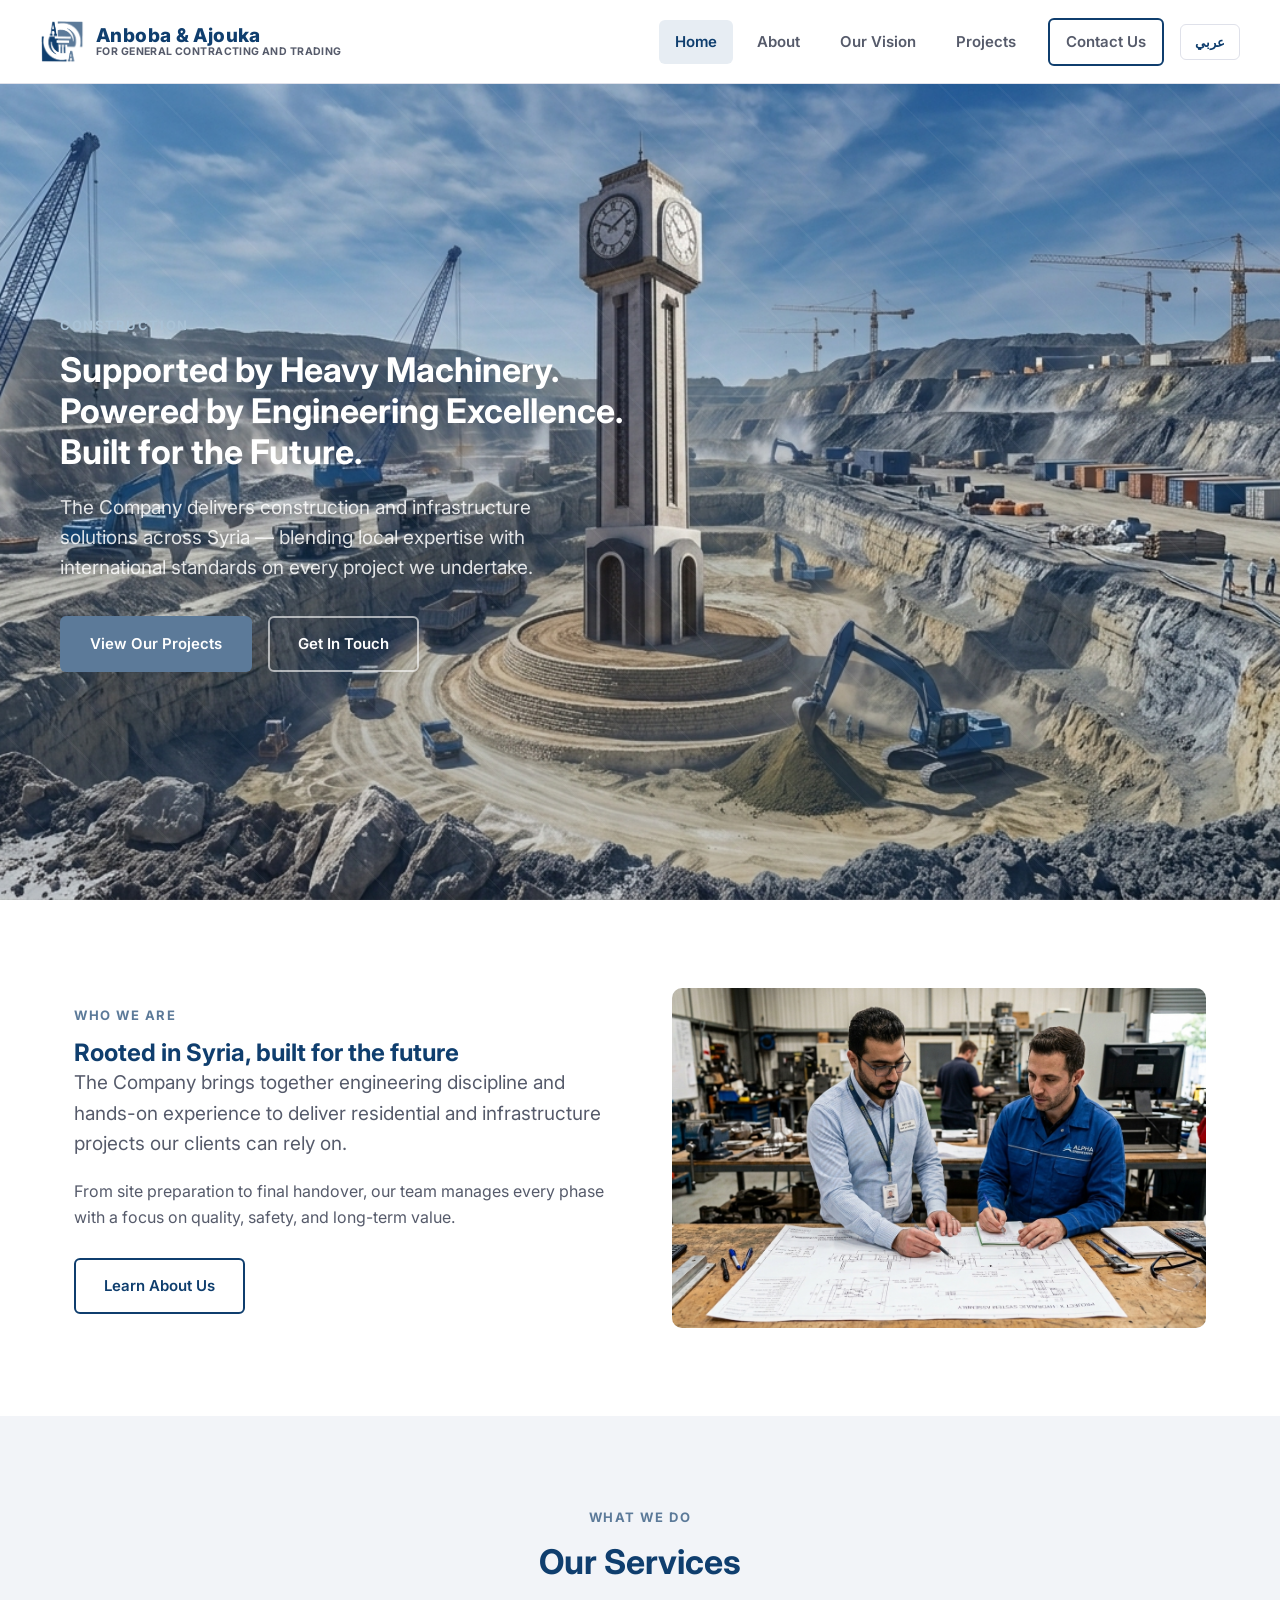
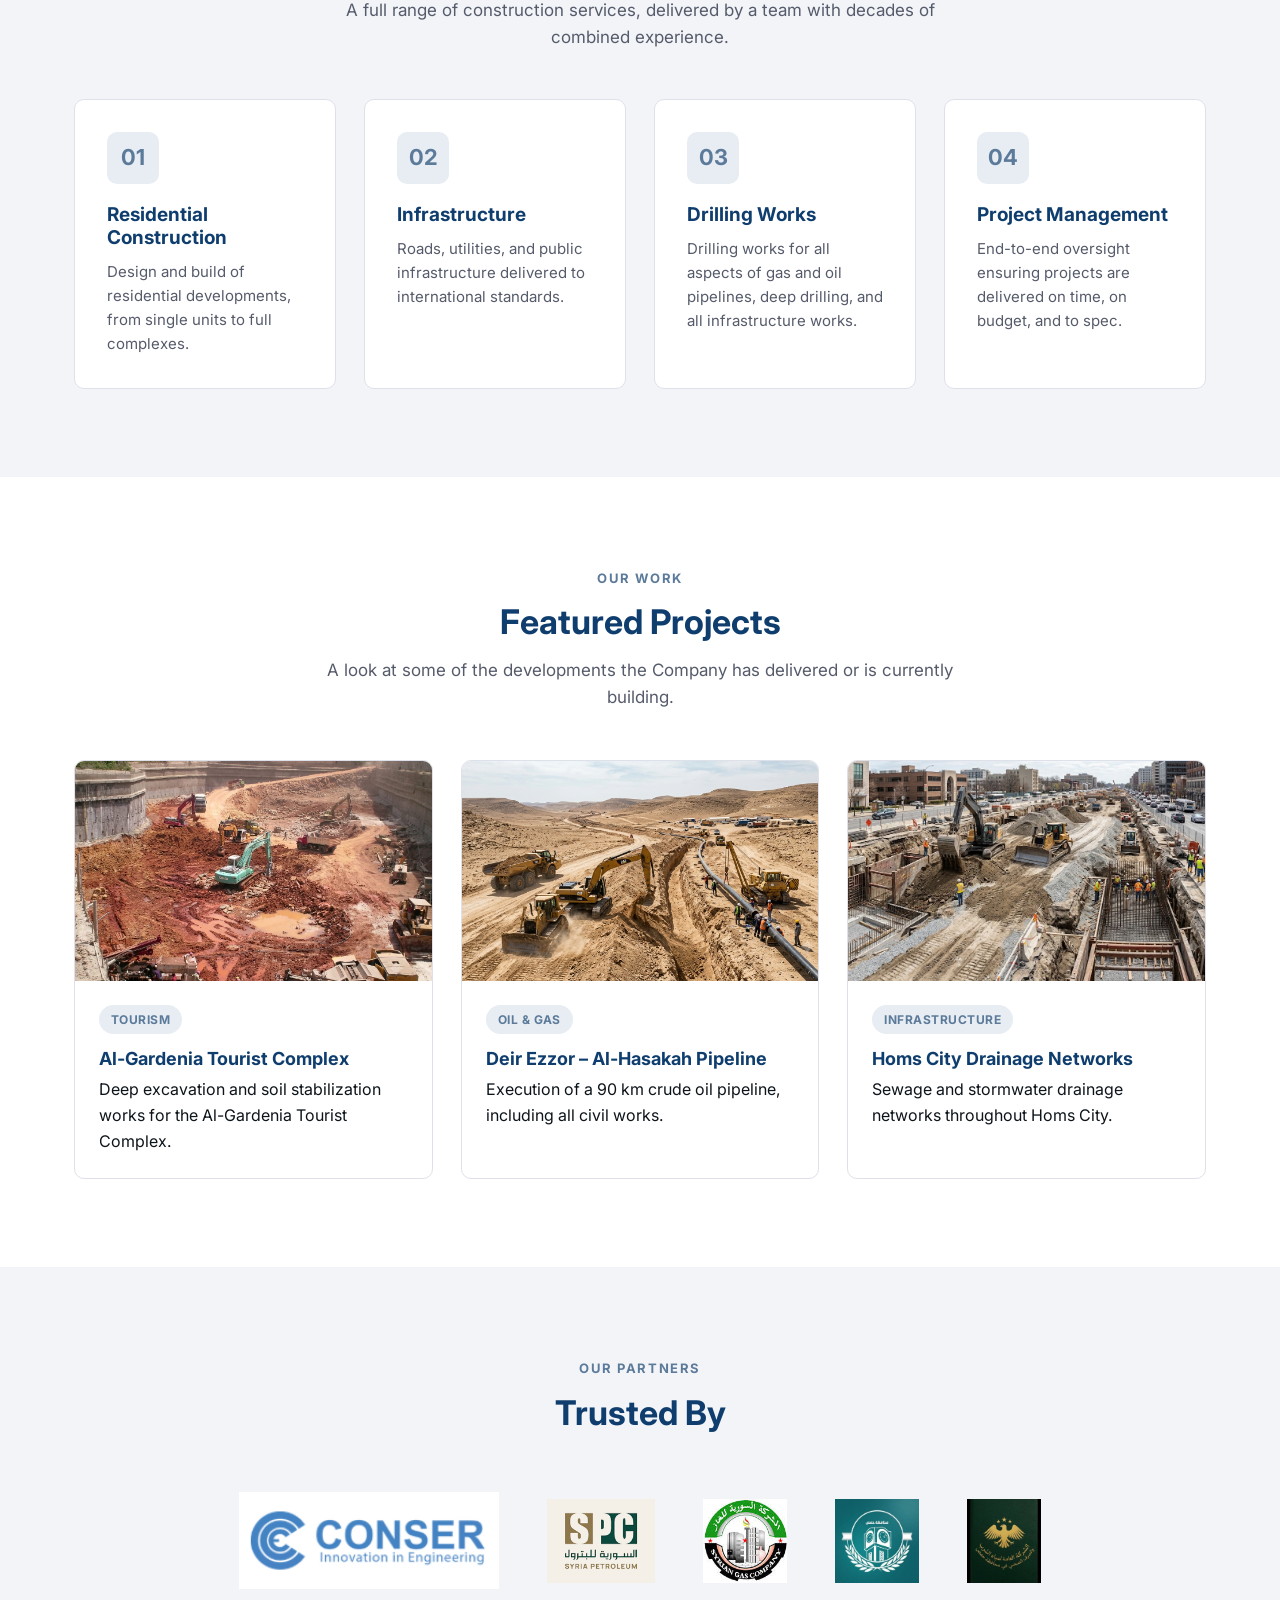
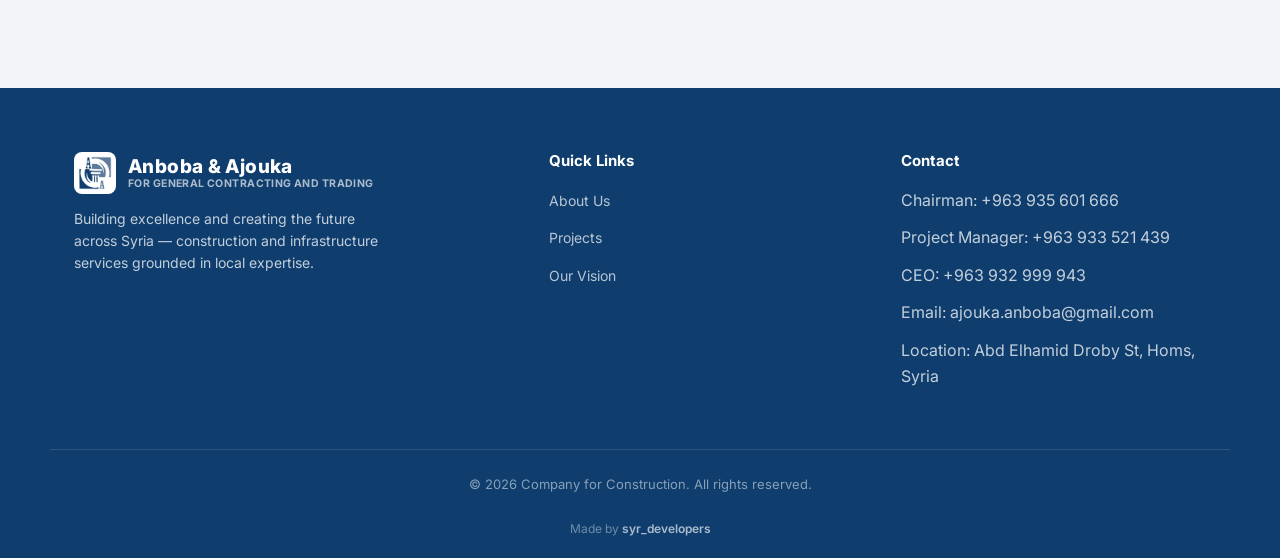
==== commit 4065cfe9: "update pages" ====
--- a/index.html
+++ b/index.html
@@ -5,11 +5,15 @@
 <meta name="viewport" content="width=device-width, initial-scale=1.0">
 <title>Company for Construction</title>
 <meta name="description" content="Company for Construction — building excellence and creating the future across Syria through construction and infrastructure services.">
+<meta http-equiv="Cache-Control" content="no-cache, no-store, must-revalidate">
+<meta http-equiv="Pragma" content="no-cache">
+<meta http-equiv="Expires" content="0">
+<meta name="google" content="notranslate">
 <link rel="preconnect" href="https://fonts.googleapis.com">
 <link rel="preconnect" href="https://fonts.gstatic.com" crossorigin>
 <link href="https://fonts.googleapis.com/css2?family=Inter:wght@400;600;700;800&family=Cairo:wght@400;600;700;800&display=swap" rel="stylesheet">
 <link rel="icon" type="image/png" href="assets/logo.png">
-<link rel="stylesheet" href="css/style.css">
+<link rel="stylesheet" href="css/style.css?v=1">
 <script>(function(){var l=localStorage.getItem("agoka-lang")||"en";document.documentElement.lang=l;document.documentElement.dir=l==="ar"?"rtl":"ltr";})();</script>
 </head>
 <body data-page="home">
@@ -17,7 +21,7 @@
 <header class="site-header">
   <a href="index.html" class="logo">
     <img src="assets/logo.png" alt="Company logo" class="logo-mark">
-    <span class="logo-text"><strong data-i18n="brand_name">Ajouka &amp; Anboba</strong><small data-i18n="logo_tagline">For Construction</small></span>
+    <span class="logo-text"><strong data-i18n="brand_name">Anboba &amp; Ajouka</strong><small data-i18n="logo_tagline">For General Contracting and Trading</small></span>
   </a>
   <nav class="main-nav">
     <a href="index.html" data-nav-link="home" data-i18n="nav_home">Home</a>
@@ -146,6 +150,7 @@
       <img src="assets/1123.png" alt="Syria Petroleum Company">
       <img src="assets/1124.jpg" alt="Syrian Gas Company">
       <img src="assets/1125.jpg" alt="Homs Governorate">
+      <img src="assets/8800.jpg" alt="Homs Water and Sanitation Establishment">
     </div>
   </div>
 </section>
@@ -155,7 +160,7 @@
     <div>
       <div class="logo">
         <img src="assets/logo.png" alt="Company logo" class="logo-mark">
-        <span class="logo-text"><strong data-i18n="brand_name">Ajouka &amp; Anboba</strong><small data-i18n="logo_tagline">For Construction</small></span>
+        <span class="logo-text"><strong data-i18n="brand_name">Anboba &amp; Ajouka</strong><small data-i18n="logo_tagline">For General Contracting and Trading</small></span>
       </div>
       <p data-i18n="footer_tagline">Building excellence and creating the future across Syria — construction and infrastructure services grounded in local expertise.</p>
     </div>
@@ -182,7 +187,7 @@
   <div class="footer-credit">Made by <a href="https://www.instagram.com/syr_developers?igsh=em1vaDhtZjVvbTF5" target="_blank" rel="noopener noreferrer">syr_developers</a></div>
 </footer>
 
-<script src="js/i18n.js"></script>
-<script src="js/script.js"></script>
+<script src="js/i18n.js?v=1"></script>
+<script src="js/script.js?v=1"></script>
 </body>
 </html>
--- a/css/style.css
+++ b/css/style.css
@@ -644,6 +644,24 @@
   padding: 5px 12px;
   border-radius: 100px;
   margin-bottom: 14px;
+  max-width: 100%;
+}
+
+/* Longer client names: smaller, non-uppercase, wraps instead of overflowing */
+
+.tag.tag-small {
+  font-size: 11px;
+  letter-spacing: 0.01em;
+  text-transform: none;
+  border-radius: 6px;
+  white-space: normal;
+  line-height: 1.4;
+}
+
+@media (max-width: 480px) {
+  .tag.tag-small {
+    font-size: 10px;
+  }
 }
 
 .project-card h3 {
@@ -733,6 +751,23 @@
 .project-list {
   display: grid;
   grid-template-columns: repeat(2, 1fr);
+  align-items: start;
+  gap: 20px;
+}
+
+/* Independent two-column layout: each column stacks its own items tightly,
+   so a tall card in one column never pushes a gap into the other column */
+
+.project-list-columns {
+  display: grid;
+  grid-template-columns: repeat(2, 1fr);
+  align-items: start;
+  gap: 20px;
+}
+
+.project-list-col {
+  display: flex;
+  flex-direction: column;
   gap: 20px;
 }
 
@@ -980,16 +1015,16 @@
 }
 
 .logo-strip img {
-  height: 64px;
+  height: 84px;
   width: auto;
-  max-width: 160px;
+  max-width: 200px;
   object-fit: contain;
   transition: 0.25s;
 }
 
 .logo-strip-lg {
-  height: 96px !important;
-  max-width: 220px !important;
+  height: 118px !important;
+  max-width: 260px !important;
 }
 
 .logo-strip img:hover {
@@ -1088,7 +1123,13 @@
 @media (max-width: 720px) {
   header.site-header { padding: 0 20px; }
   .logo-mark { height: 36px; width: 36px; }
-  .logo-text small { display: none; }
+  .logo-text small {
+    display: block;
+    font-size: 8.5px;
+    line-height: 1.3;
+    white-space: normal;
+    max-width: 140px;
+  }
 
   .hero, .page-hero { padding: 60px clamp(16px, 4vw, 24px); }
 
@@ -1097,6 +1138,7 @@
   .grid-4, .grid-3, .grid-2 { grid-template-columns: 1fr; }
   .stats { grid-template-columns: repeat(2, 1fr); }
   .project-list { grid-template-columns: 1fr; }
+  .project-list-columns { grid-template-columns: 1fr; }
 
   .cta-banner { flex-direction: column; align-items: flex-start; padding: 36px 28px; }
 
@@ -1156,9 +1198,15 @@
     border-radius: 50%;
     background: rgba(15, 62, 110, 0.75);
     color: #fff;
-    pointer-events: none;
+    cursor: pointer;
+    border: none;
     z-index: 2;
     animation: swipe-hint-nudge 1.6s ease-in-out infinite;
+  }
+
+  .swipe-hint:active {
+    animation: none;
+    transform: translateY(-50%) scale(0.9);
   }
 }
 
@@ -1171,6 +1219,7 @@
   header.site-header { padding: 0 16px; height: 72px; }
   .logo-mark { height: 32px; width: 32px; }
   .logo-text strong { font-size: 16px; }
+  .logo-text small { font-size: 8px; max-width: 115px; }
 
   .hero, .page-hero { padding: 44px 16px; }
   .hero p, .page-hero p { font-size: 15px; }
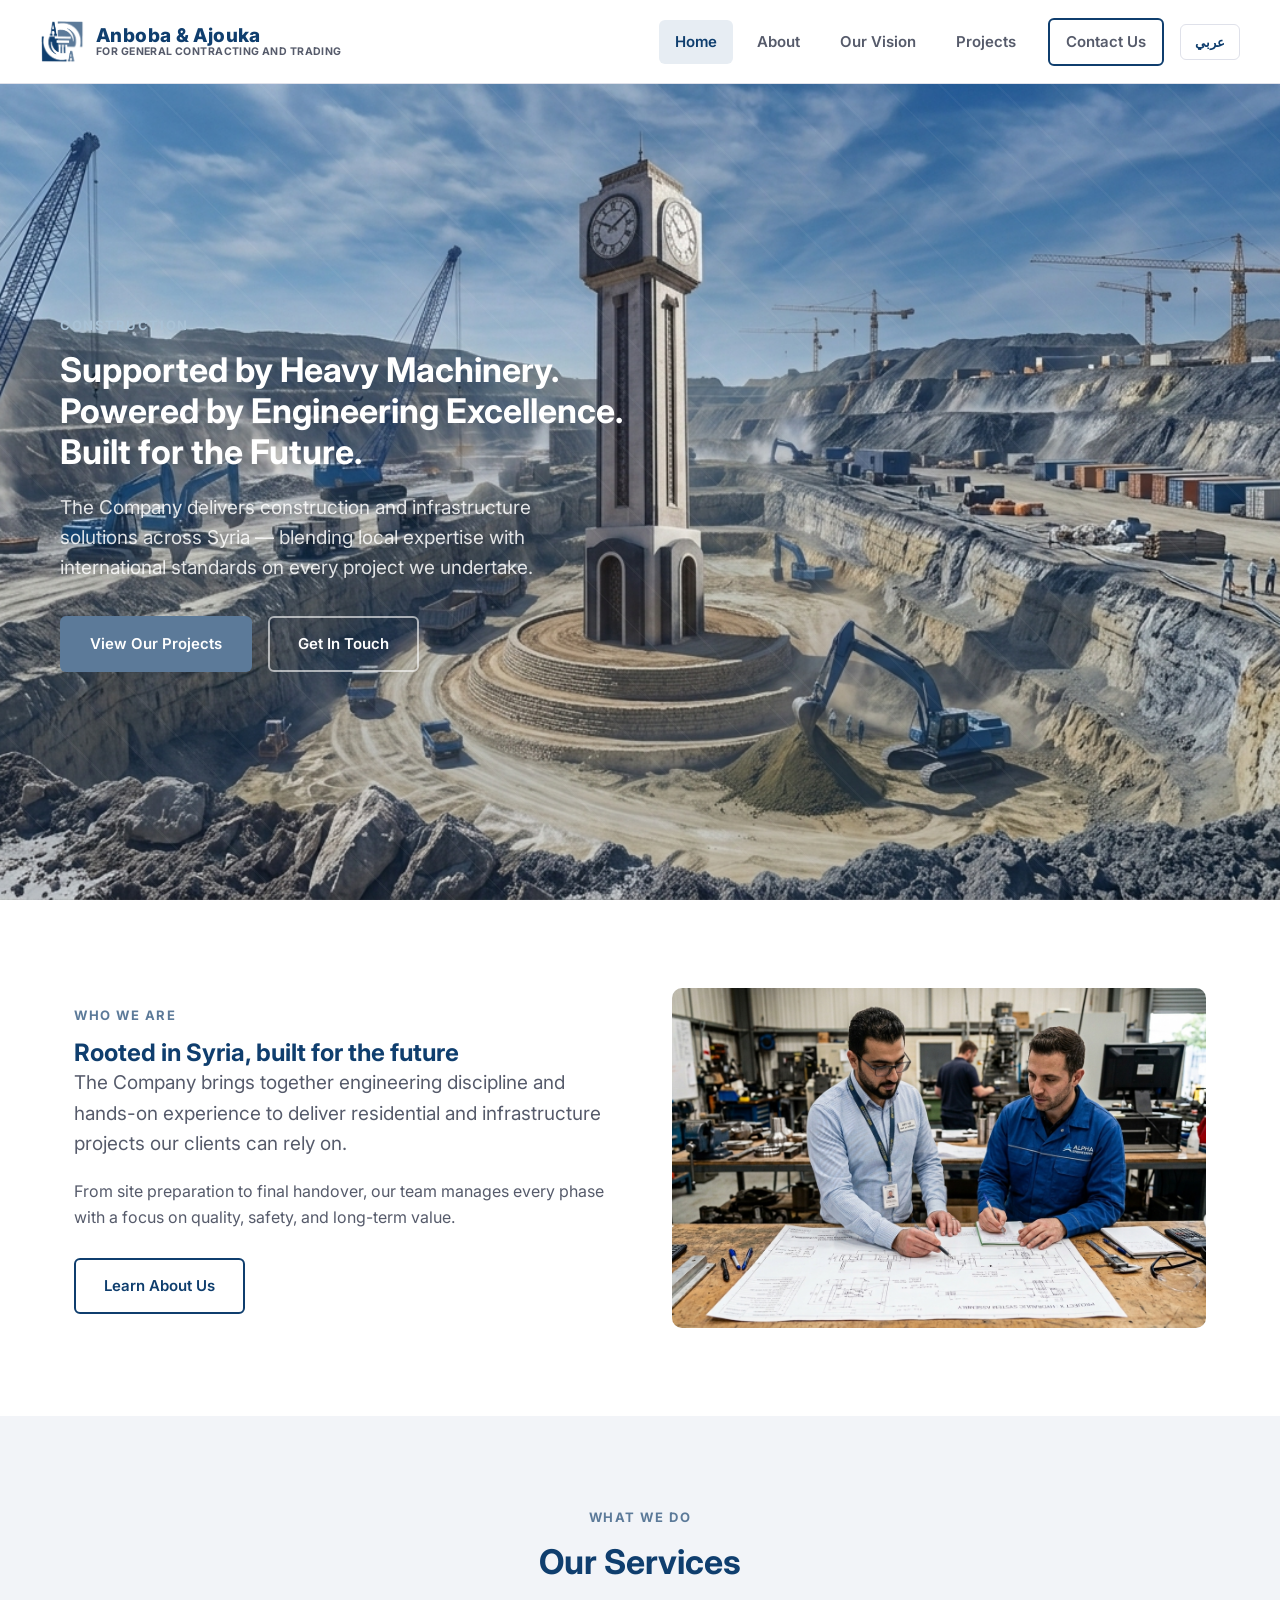
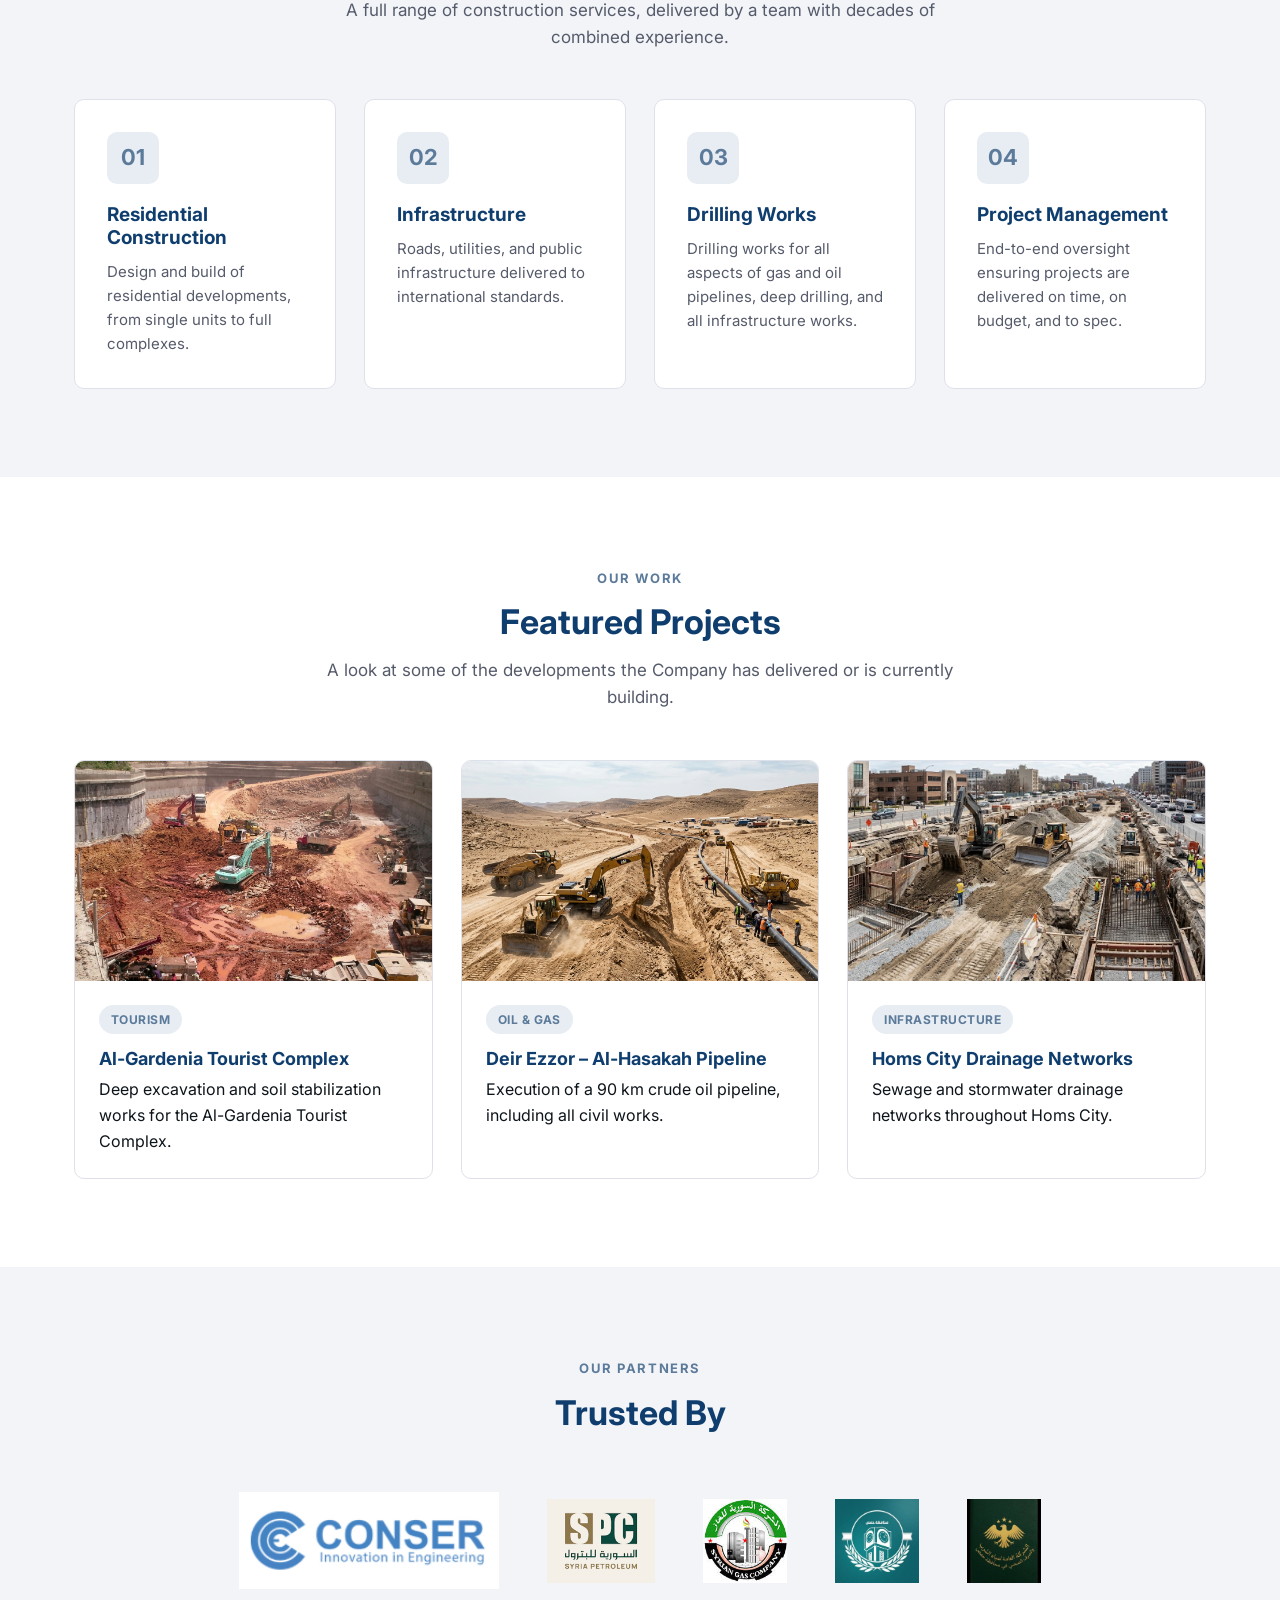
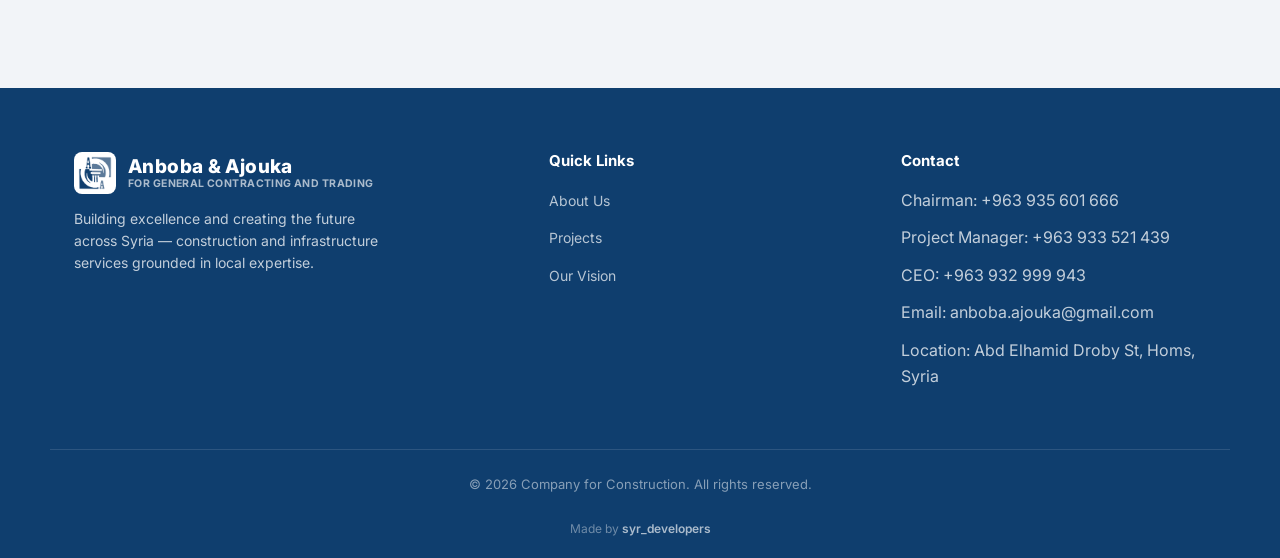
==== commit d61a5d65: "update pages" ====
--- a/index.html
+++ b/index.html
@@ -178,7 +178,7 @@
         <li data-i18n="footer_chairman">Chairman: +963 935 601 666</li>
         <li data-i18n="footer_pm">Project Manager: +963 933 521 439</li>
         <li data-i18n="footer_ceo">CEO: +963 932 999 943</li>
-        <li data-i18n="footer_email">Email: ajouka.anboba@gmail.com</li>
+        <li data-i18n="footer_email">Email: anboba.ajouka@gmail.com</li>
         <li data-i18n="footer_location">Location: Abd Elhamid Droby St, Homs, Syria</li>
       </ul>
     </div>
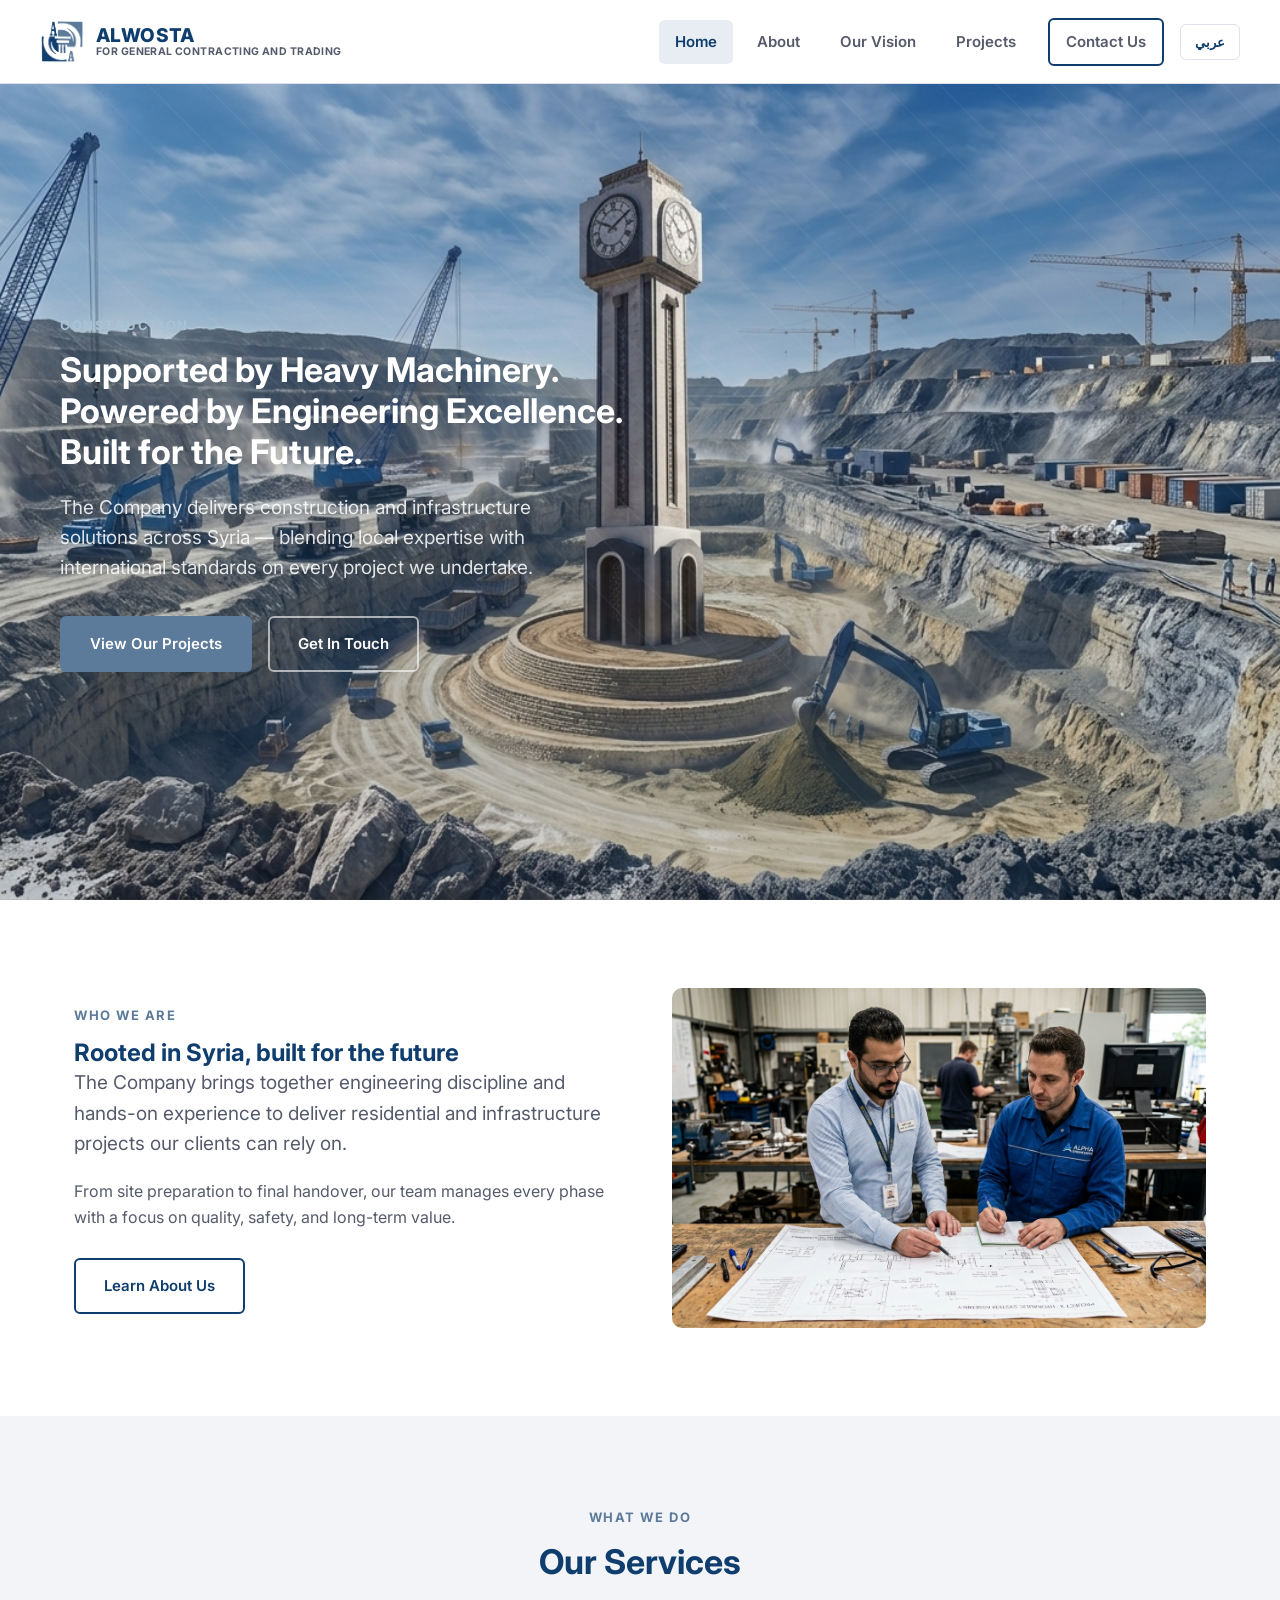
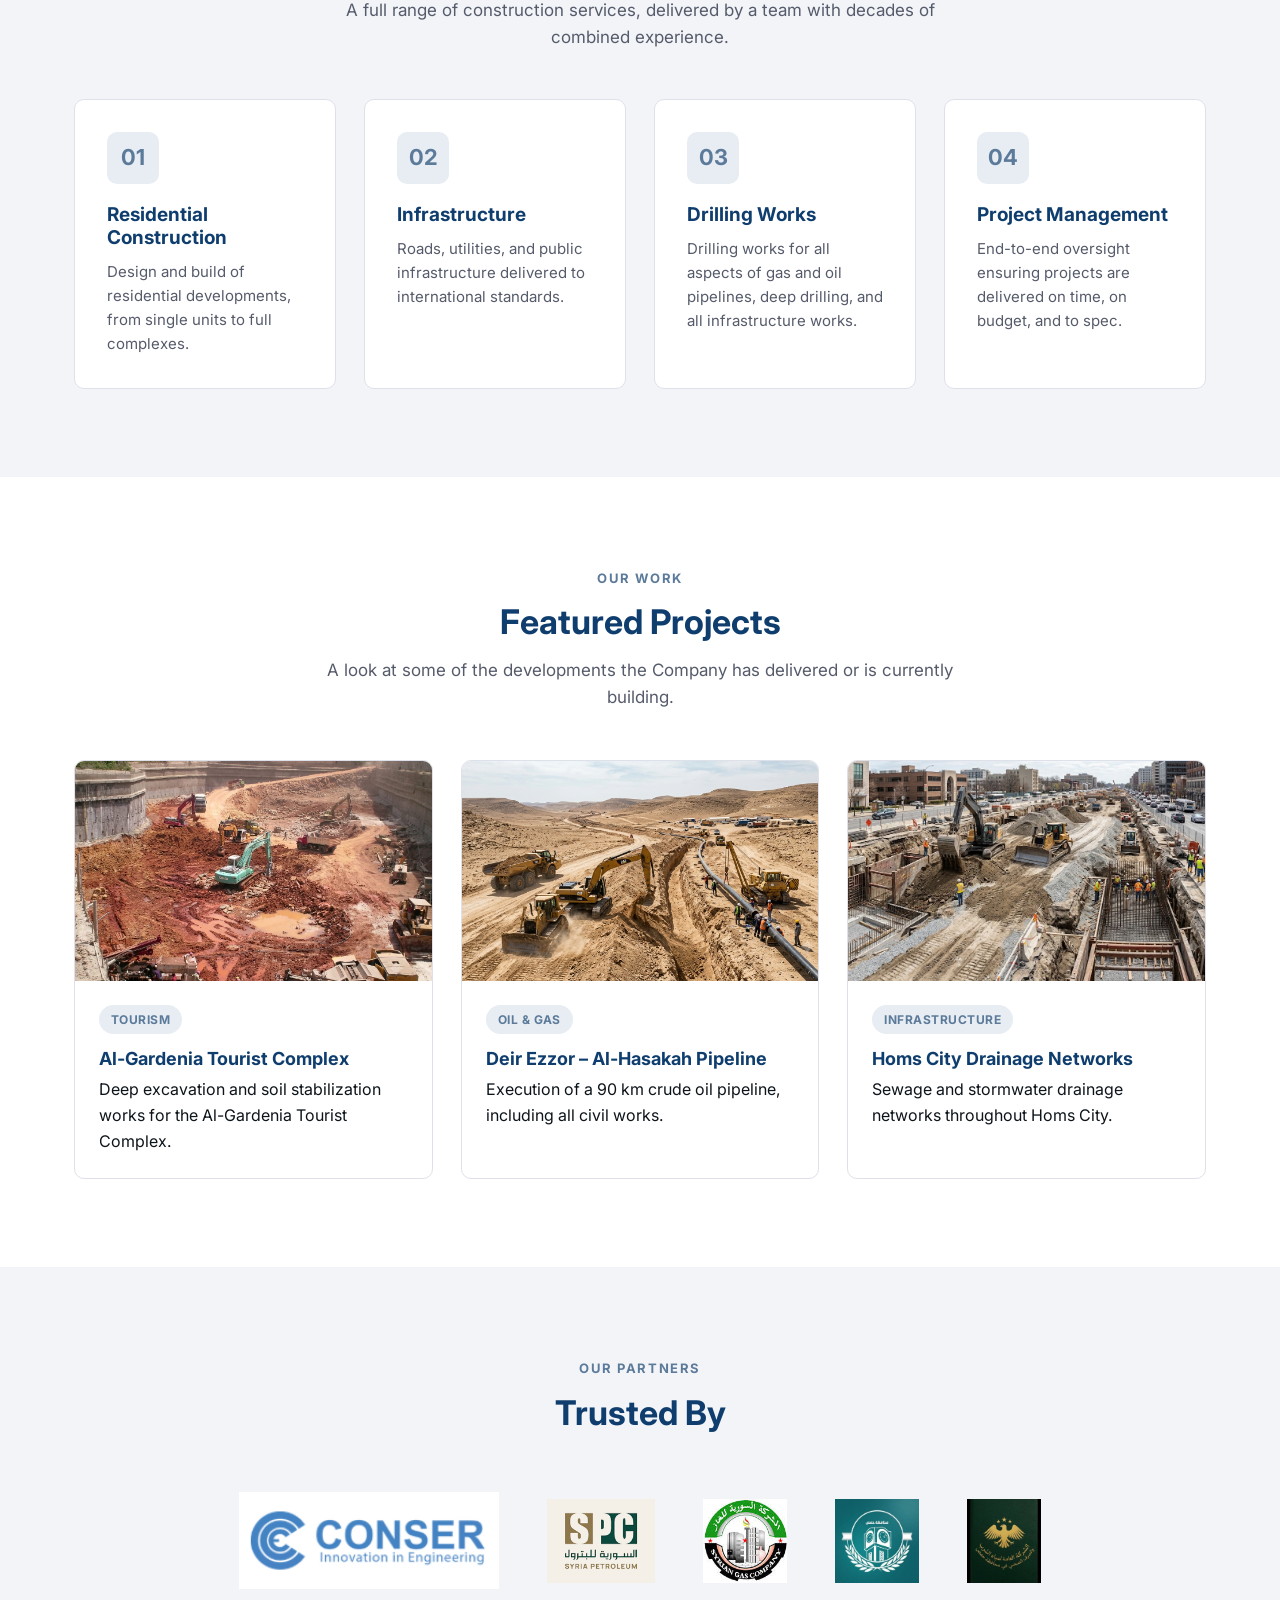
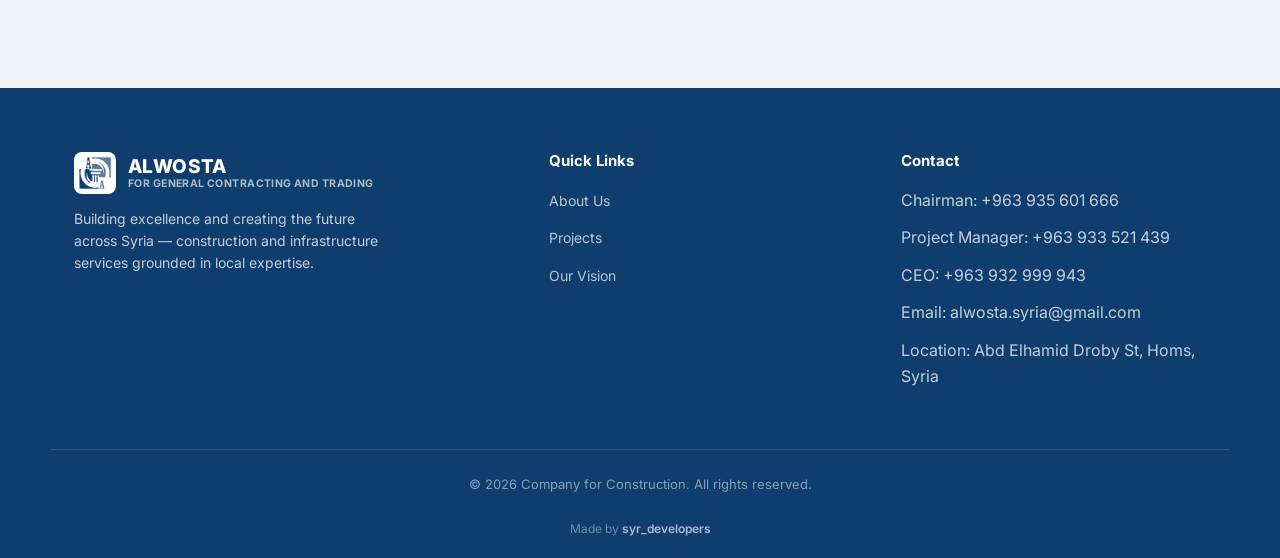
==== commit 1c4ec3ce: "update pages" ====
--- a/index.html
+++ b/index.html
@@ -21,7 +21,7 @@
 <header class="site-header">
   <a href="index.html" class="logo">
     <img src="assets/logo.png" alt="Company logo" class="logo-mark">
-    <span class="logo-text"><strong data-i18n="brand_name">Anboba &amp; Ajouka</strong><small data-i18n="logo_tagline">For General Contracting and Trading</small></span>
+    <span class="logo-text"><strong data-i18n="brand_name">ALWOSTA</strong><small data-i18n="logo_tagline">For General Contracting and Trading</small></span>
   </a>
   <nav class="main-nav">
     <a href="index.html" data-nav-link="home" data-i18n="nav_home">Home</a>
@@ -160,7 +160,7 @@
     <div>
       <div class="logo">
         <img src="assets/logo.png" alt="Company logo" class="logo-mark">
-        <span class="logo-text"><strong data-i18n="brand_name">Anboba &amp; Ajouka</strong><small data-i18n="logo_tagline">For General Contracting and Trading</small></span>
+        <span class="logo-text"><strong data-i18n="brand_name">ALWOSTA</strong><small data-i18n="logo_tagline">For General Contracting and Trading</small></span>
       </div>
       <p data-i18n="footer_tagline">Building excellence and creating the future across Syria — construction and infrastructure services grounded in local expertise.</p>
     </div>
@@ -178,7 +178,7 @@
         <li data-i18n="footer_chairman">Chairman: +963 935 601 666</li>
         <li data-i18n="footer_pm">Project Manager: +963 933 521 439</li>
         <li data-i18n="footer_ceo">CEO: +963 932 999 943</li>
-        <li data-i18n="footer_email">Email: anboba.ajouka@gmail.com</li>
+        <li data-i18n="footer_email">Email: alwosta.syria@gmail.com</li>
         <li data-i18n="footer_location">Location: Abd Elhamid Droby St, Homs, Syria</li>
       </ul>
     </div>
